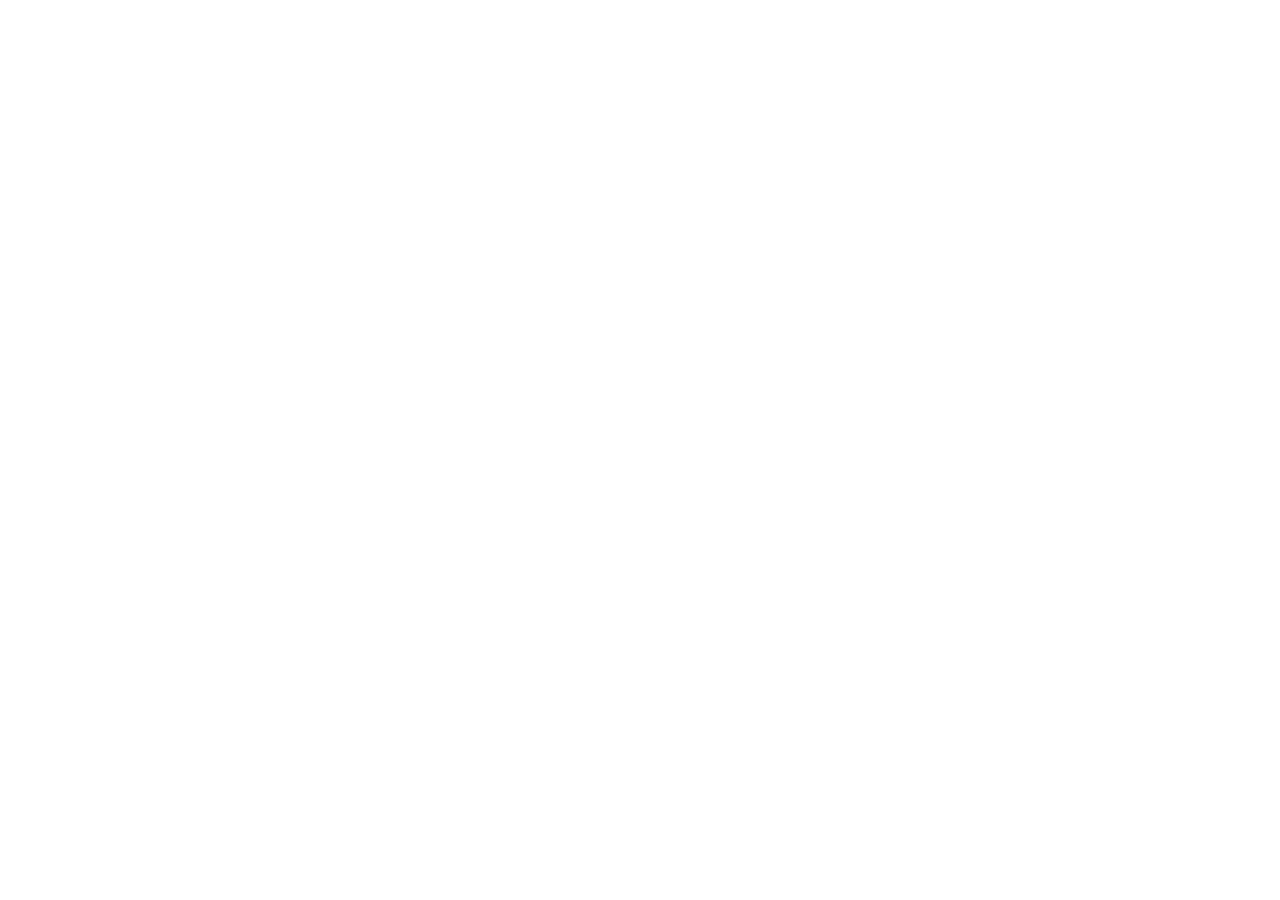
==== index.html @ e3b08127 "Init : création du dépôt, arborescence et structure HTML de base" ====
<!DOCTYPE html>
<html lang="en">
<head>
    <meta charset="UTF-8">
    <meta name="viewport" content="width=device-width, initial-scale=1.0">
    <title>Accueil-AfriConnectSummit</title>
</head>
<body>
    <header>

        <nav>

        </nav>
    </header>

    <main>

    </main>

    <footer>
        
    </footer>
    <script src="js/main.js"></script>
</body>
</html>
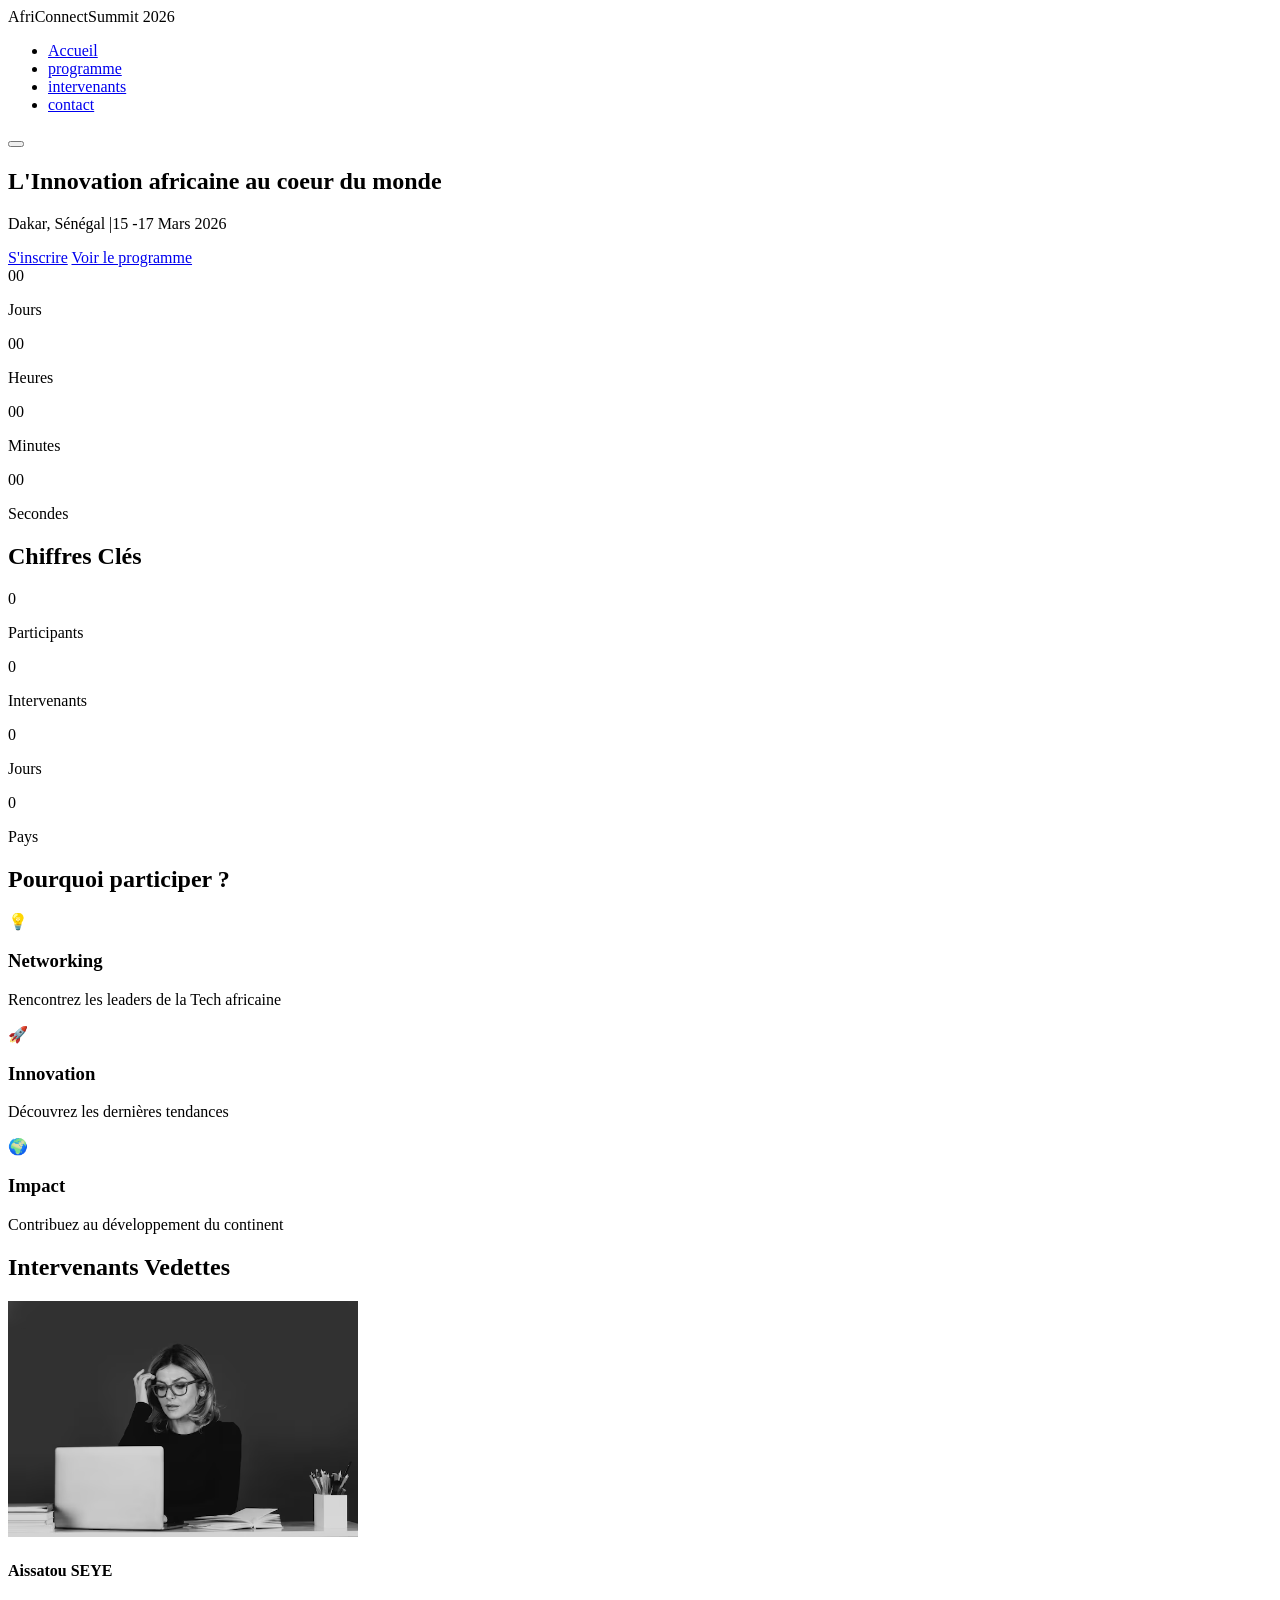
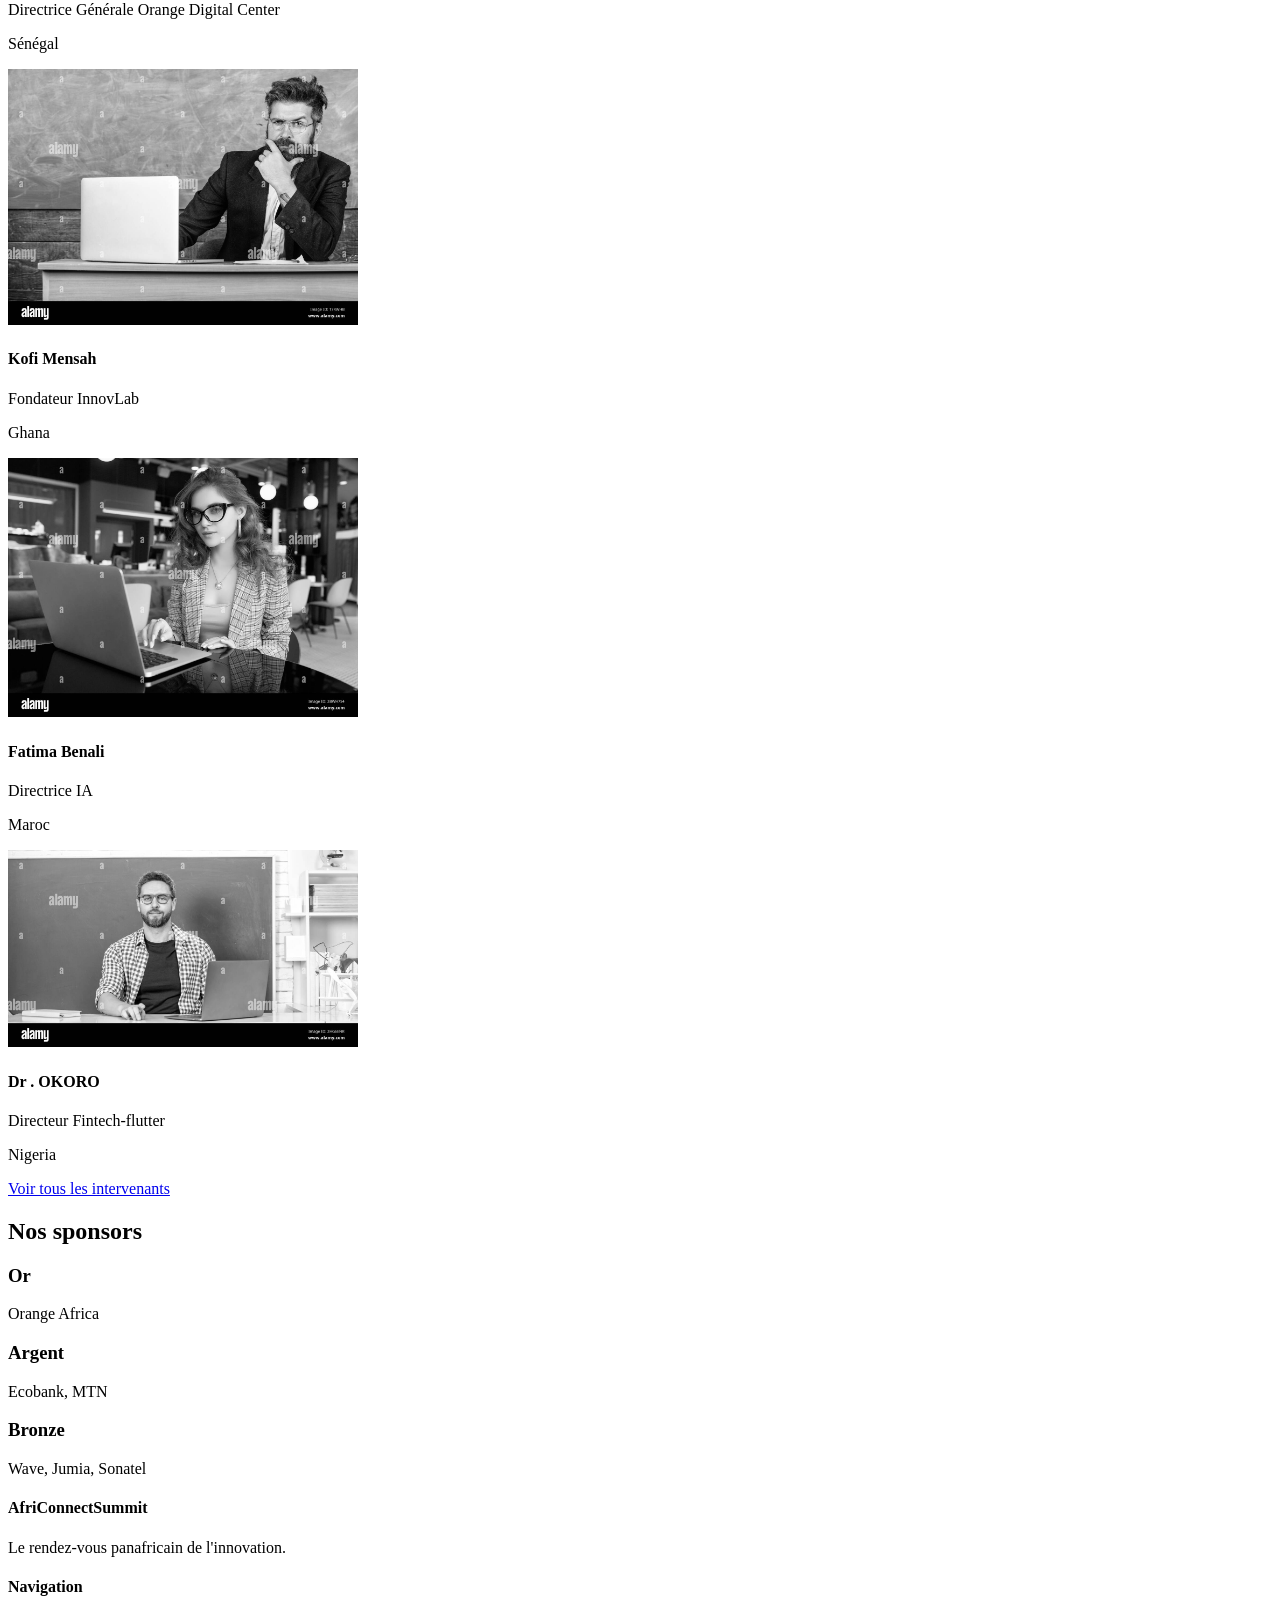
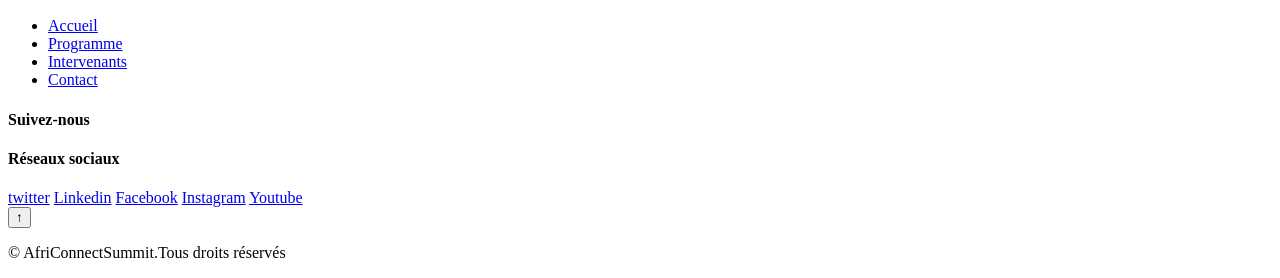
==== commit 3edabe85: "HTML : structure complète des 5 pages avec sections et contenu texte" ====
--- a/index.html
+++ b/index.html
@@ -1,25 +1,189 @@
 <!DOCTYPE html>
-<html lang="en">
+<html lang="fr">
 <head>
     <meta charset="UTF-8">
     <meta name="viewport" content="width=device-width, initial-scale=1.0">
     <title>Accueil-AfriConnectSummit</title>
 </head>
 <body>
-    <header>
+    <!--- NAVBAR--->
+    <header class="navbar">
+        <div class="logo">AfriConnectSummit 2026</div>
+        <nav>
+<ul class="nav-links">
+     <li><a href="index.html">Accueil</a>
+</li>
+  <li><a href="programme.html">programme</a>
+</li>
+  <li><a href="intervenants.html">intervenants</a>
+</li>
+  <li><a href="contact.html">contact</a>
+</li>
+</ul>
+        </nav>
+        <button id="theme-toggle"></button>
+        <div class="hamburger" id="hamburger">
+            <span></span>
+             <span></span>
+              <span></span>
+        </div>
+    </header>
+    <main>
+        <!---HERO-->
+<section class="hero">
+    <h1>L'Innovation africaine au coeur du monde</h1>
+    <p>Dakar, Sénégal |15 -17 Mars 2026</p>
+    <a href="contact.html">S'inscrire</a>
+    <a href="programme.html">Voir le programme</a>
 
-        <nav>
+<div id="countdown">
+                <div><span id="days">00</span><p>Jours</p></div>
+                <div><span id="hours">00</span><p>Heures</p></div>
+                <div><span id="minutes">00</span><p>Minutes</p></div>
+                <div><span id="seconds">00</span><p>Secondes</p></div>
+            </div>
+        </section>
 
-        </nav>
-    </header>
+        <!-- SECTION CHIFFRES CLES -->
+        <section class="stats">
+            <h2>Chiffres Clés</h2>
+            <div class="grid-stats">
+                <div class="stat">
+                    <span class="counter" data-target="1200">0</span>
+                    <p>Participants</p>
+                </div>
+                <div class="stat">
+                    <span class="counter" data-target="48">0</span>
+                    <p>Intervenants</p>
+                </div>
+                <div class="stat">
+                    <span class="counter" data-target="3">0</span>
+                    <p>Jours</p>
+                </div>
+                <div class="stat">
+                    <span class="counter" data-target="12">0</span>
+                    <p>Pays</p>
+                </div>
+            </div>
+        </section>
 
-    <main>
+        <!-- SECTION POURQUOI PARTICIPER -->
+        <section>
+            <h2>Pourquoi participer ?</h2>
+            <div class="cards">
+                <div class="card">
+                    <article>
+                    <p>💡</p>
+                    <h3>Networking</h3>
+                    <p>Rencontrez les leaders de la Tech africaine</p>
+                </div>
+                </article>
+                <div class="card">
+                    <article>
+                    <p>🚀</p>
+                    <h3>Innovation</h3>
+                    <p>Découvrez les dernières tendances</p>
+                </div>
+                </article>
+                <div class="card">
+                    <article>
+                    <p>🌍</p>
+                    <h3>Impact</h3>
+                    <p>Contribuez au développement du continent</p>
+                </div>
+            </div>
+            </article>
+        </section>
 
+        <!-- SECTION INTERVENANTS VEDETTES -->
+        <section class="speakers">
+            <h2>Intervenants Vedettes</h2>
+            <article>
+                    <img src="images/pretty-young-high-school-college-teacher-chalkboard-young-caucasian-female-teacher-portrai_265223-93072.avif" alt="Aissatou SEYE" width="350">
+                    <h4>Aissatou SEYE</h4>
+                    <p>Directrice Générale Orange Digital Center</p>
+                    <p>Sénégal</p>
+                    </article>
+                </div>
+                <div>
+                    <article>
+                    <img src="images/i-am-your-new-teacher-teacher-bearded-hipster-with-eyeglasses-sit-in-classroom-chalkboard-background-school-teacher-ready-to-start-lesson-teacher-sit-at-desk-with-la.jpg" alt="Kofi Mensah" width="350">
+                    <h4>Kofi Mensah</h4>
+                    <p>Fondateur InnovLab</p>
+                    <p>Ghana</p>
+                    </article>
+                </div>
+                <div>
+                    <article>
+                    <img src="images/portrait-of-confident-young-businesswoman-in-smart-casual-wear-working-on-laptop-in-a-coffee-shop-interior-2BWinformatiqueH754.jpg" alt="Fatima Benali" width="350">
+                    <h4>Fatima Benali</h4>
+                    <p>Directrice IA</p>
+                    <p>Maroc</p>
+                    </article>
+                </div>
+                <div>
+                    <article>
+                    <img src="images/astouuu.jpg" alt="Dr .OKORO" width="350">
+                    <h4>Dr . OKORO</h4>
+                    <p>Directeur Fintech-flutter</p>
+                    <p>Nigeria</p>
+                    </article>
+                </div>
+            </div>
+            <a href="intervenants.html">Voir tous les intervenants</a>
+        </section>
+
+        <!-- SECTION SPONSORS -->
+        <section>
+      <h2>Nos sponsors</h2>
+      <article>
+        <h3>Or</h3>
+        <p>Orange Africa</p>
+      </article>
+      <article>
+        <h3>Argent</h3>
+        <p>Ecobank, MTN</p>
+      </article>
+      <article>
+        <h3>Bronze</h3>
+        <p>Wave, Jumia, Sonatel</p>
+      </article>
+    </section>
     </main>
+<!-- FOOTER----->
+ <footer>
+    <section>
+        <h4>AfriConnectSummit</h4>
+        <p>Le rendez-vous panafricain de l'innovation.</p>
+    </section>
+    <section>
+        <h4>Navigation</h4>
+        <ul>
+             <li><a href="index.html">Accueil</a>
+</li>
+  <li><a href="programme.html">Programme</a>
+</li>
+  <li><a href="intervenants.html">Intervenants</a>
+</li>
+  <li><a href="contact.html">Contact</a>
+</li>
+</ul>
+</section>
+<section>
+    <h4>Suivez-nous</h4>
+</section>
+    <div class="footer-col">
+        <h4>Réseaux sociaux</h4>
+        <a href="#">twitter</a>
+        <a href="#">Linkedin</a>
+        <a href="#">Facebook</a>
+        <a href="#">Instagram</a>
+        <a href="#">Youtube</a>
+    </div>
+    <button id="back-to-top">↑</button>
+    <p>© <span id="year"></span>AfriConnectSummit.Tous droits réservés</p>
+    <p><a href="#"Retour en haut></a></p>
+ </footer>
+</body>
+</html>
 
-    <footer>
-        
-    </footer>
-    <script src="js/main.js"></script>
-</body>
-</html>
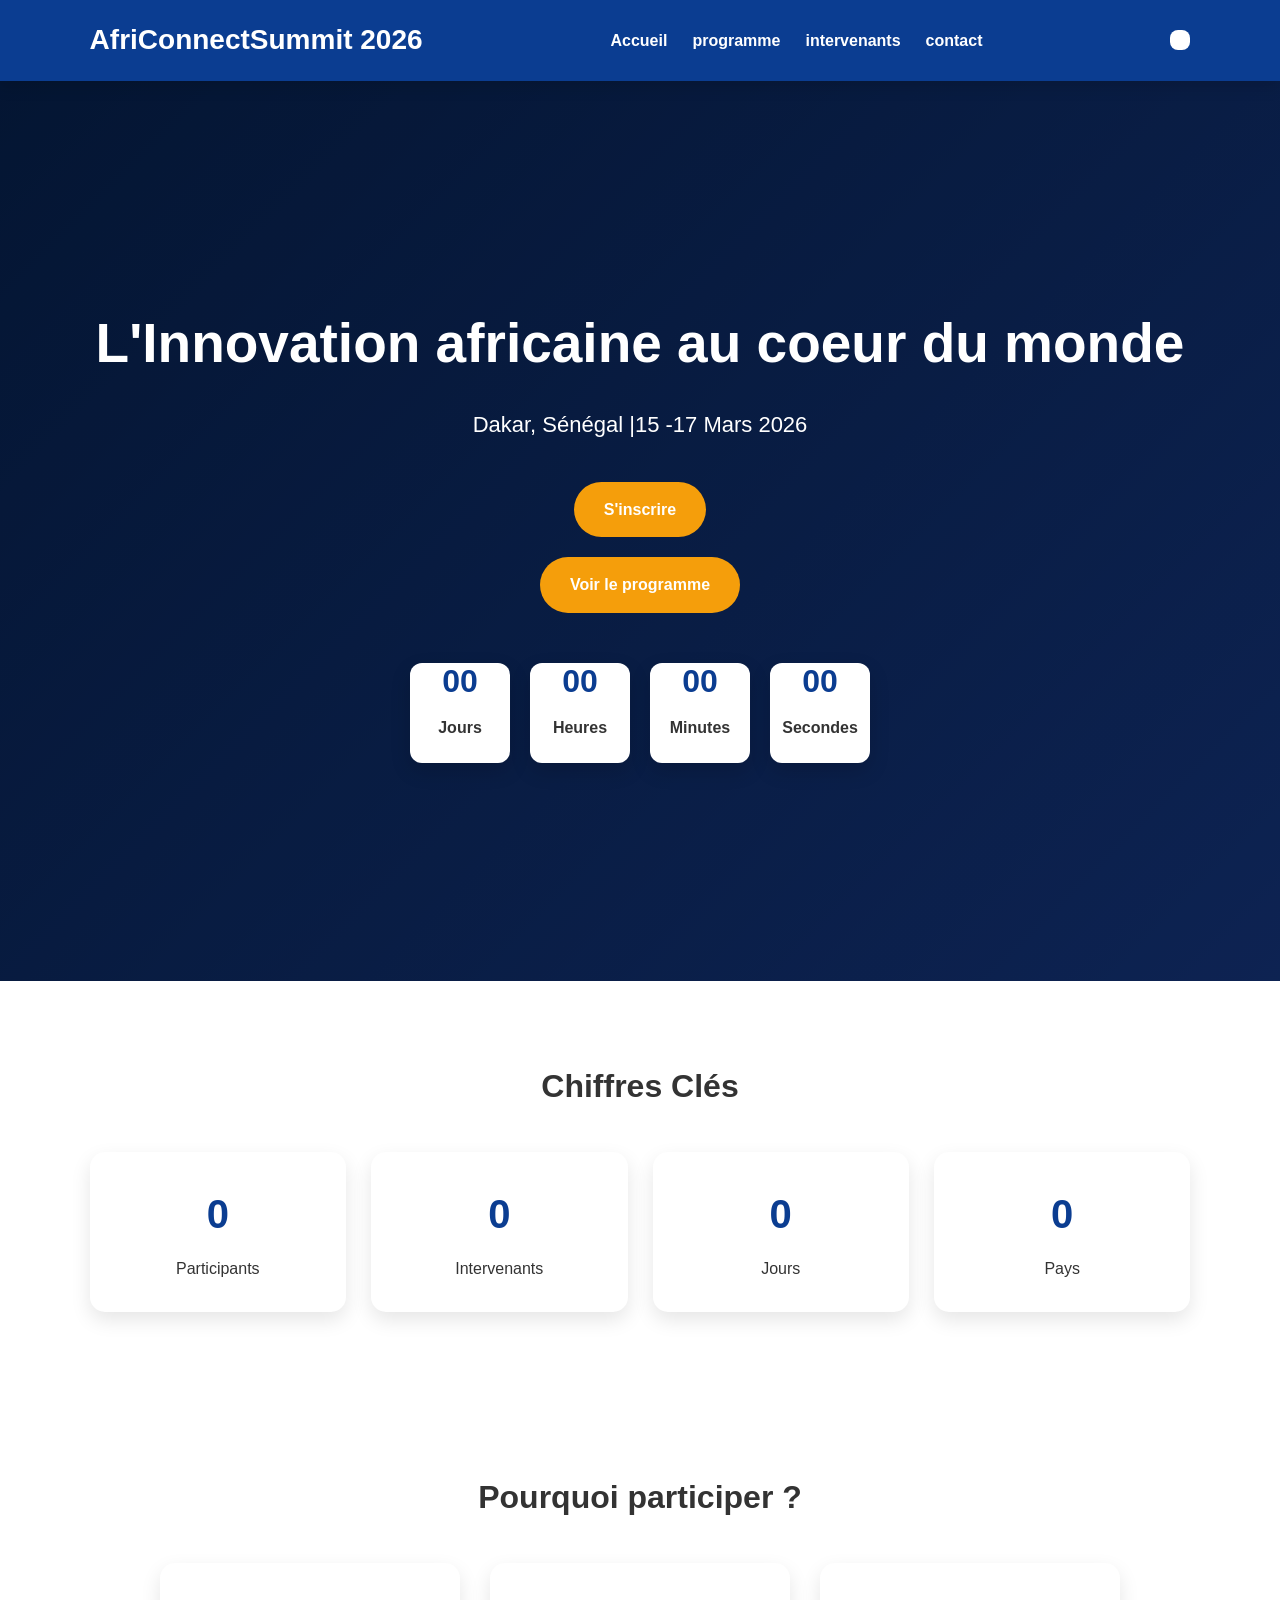
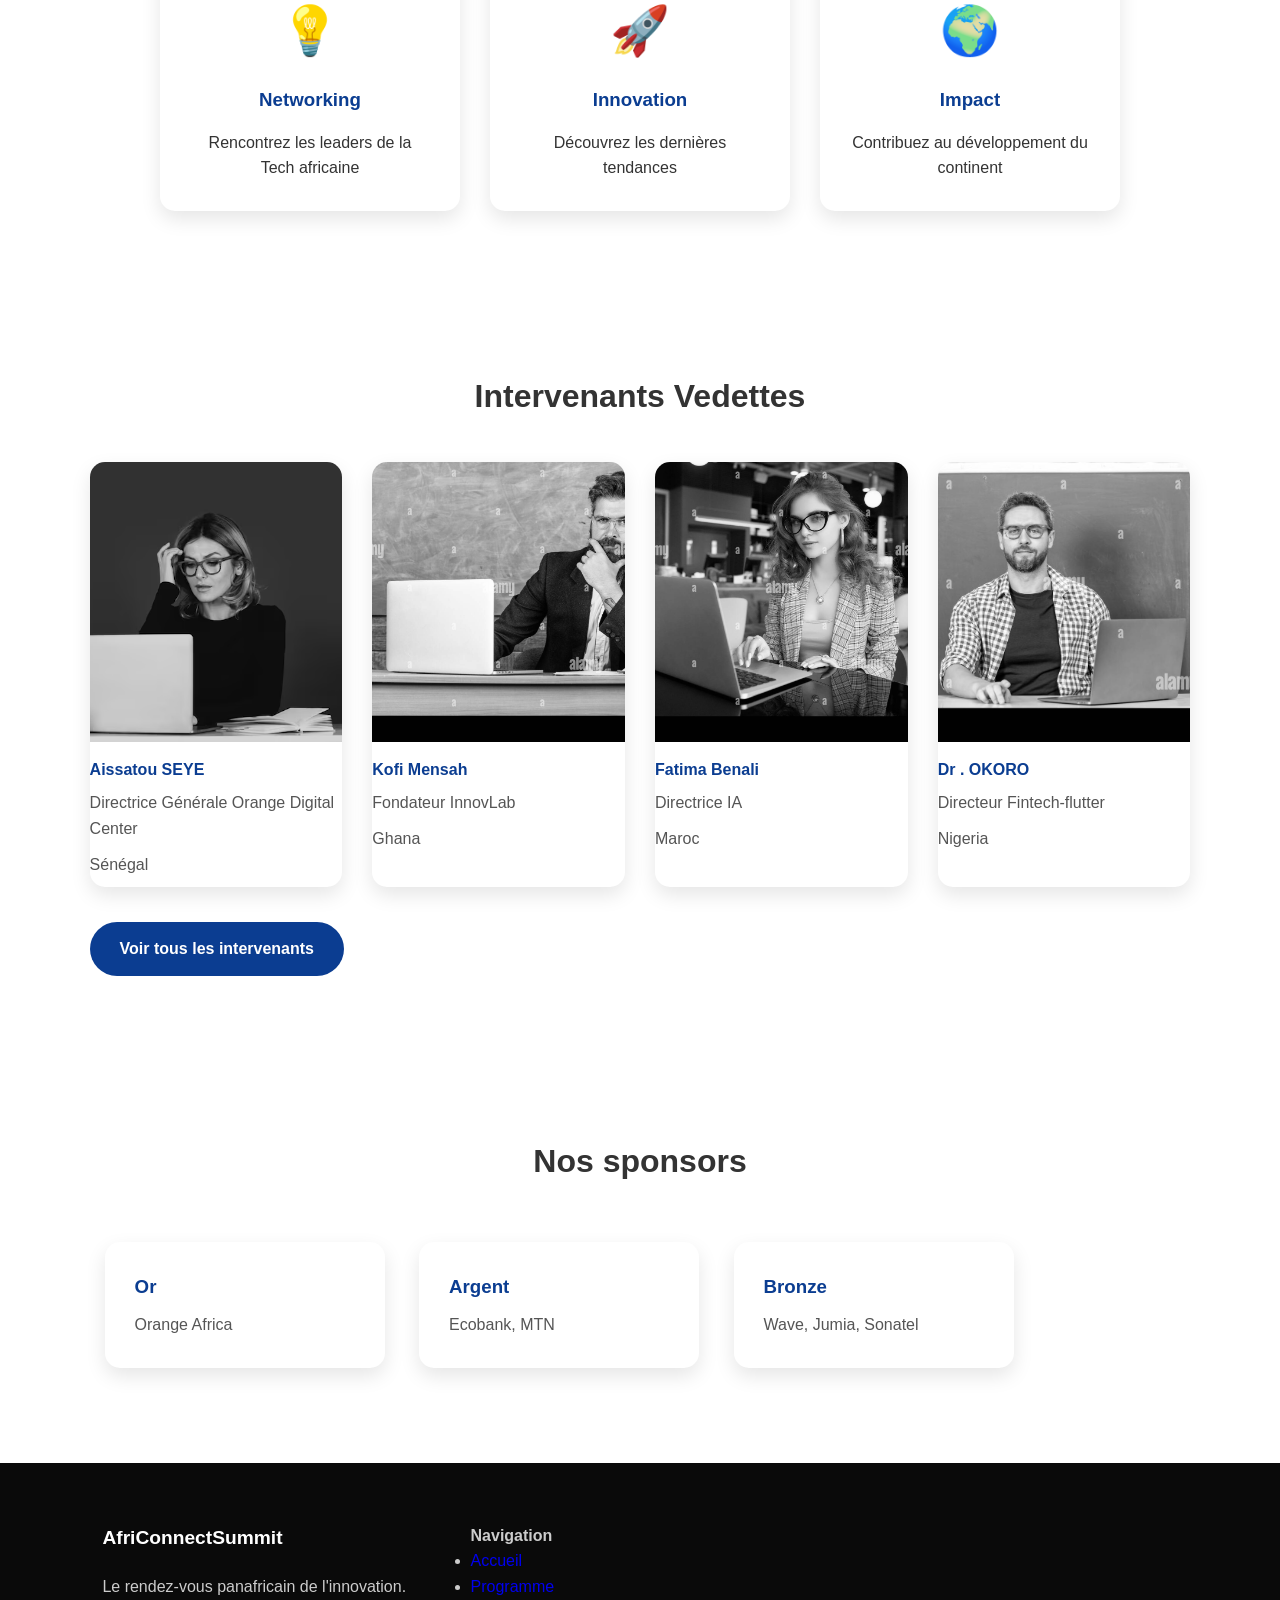
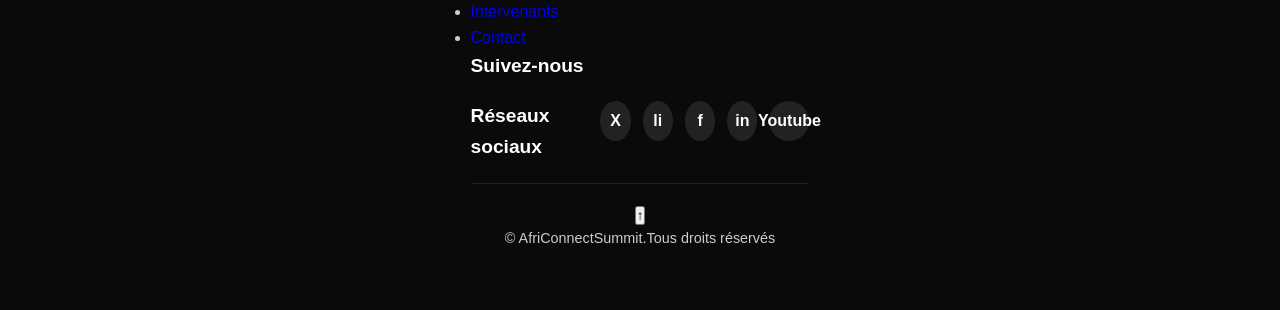
==== commit 52cbdd36: "CSS : variables, typographie, layout général et styles de base" ====
--- a/index.html
+++ b/index.html
@@ -4,6 +4,7 @@
     <meta charset="UTF-8">
     <meta name="viewport" content="width=device-width, initial-scale=1.0">
     <title>Accueil-AfriConnectSummit</title>
+    <link rel="stylesheet" href="css/style.css">
 </head>
 <body>
     <!--- NAVBAR--->
@@ -98,43 +99,39 @@
         <!-- SECTION INTERVENANTS VEDETTES -->
         <section class="speakers">
             <h2>Intervenants Vedettes</h2>
-            <article>
+            <div class="speaker-grid">
+            <article class="speaker-card">
                     <img src="images/pretty-young-high-school-college-teacher-chalkboard-young-caucasian-female-teacher-portrai_265223-93072.avif" alt="Aissatou SEYE" width="350">
                     <h4>Aissatou SEYE</h4>
                     <p>Directrice Générale Orange Digital Center</p>
                     <p>Sénégal</p>
                     </article>
-                </div>
-                <div>
-                    <article>
+               
+                     <article class="speaker-card">
                     <img src="images/i-am-your-new-teacher-teacher-bearded-hipster-with-eyeglasses-sit-in-classroom-chalkboard-background-school-teacher-ready-to-start-lesson-teacher-sit-at-desk-with-la.jpg" alt="Kofi Mensah" width="350">
                     <h4>Kofi Mensah</h4>
                     <p>Fondateur InnovLab</p>
                     <p>Ghana</p>
                     </article>
-                </div>
-                <div>
-                    <article>
+                <article class="speaker-card">
                     <img src="images/portrait-of-confident-young-businesswoman-in-smart-casual-wear-working-on-laptop-in-a-coffee-shop-interior-2BWinformatiqueH754.jpg" alt="Fatima Benali" width="350">
                     <h4>Fatima Benali</h4>
                     <p>Directrice IA</p>
                     <p>Maroc</p>
                     </article>
-                </div>
-                <div>
-                    <article>
+               
+                     <article class="speaker-card">
                     <img src="images/astouuu.jpg" alt="Dr .OKORO" width="350">
                     <h4>Dr . OKORO</h4>
                     <p>Directeur Fintech-flutter</p>
                     <p>Nigeria</p>
                     </article>
                 </div>
-            </div>
             <a href="intervenants.html">Voir tous les intervenants</a>
         </section>
 
         <!-- SECTION SPONSORS -->
-        <section>
+        <section class="sponsors">
       <h2>Nos sponsors</h2>
       <article>
         <h3>Or</h3>
@@ -152,11 +149,14 @@
     </main>
 <!-- FOOTER----->
  <footer>
-    <section>
+    <div class="footer-container">
+        <div class="footer-col">
+    
         <h4>AfriConnectSummit</h4>
         <p>Le rendez-vous panafricain de l'innovation.</p>
-    </section>
-    <section>
+        </div>
+   
+        <div>
         <h4>Navigation</h4>
         <ul>
              <li><a href="index.html">Accueil</a>
@@ -168,20 +168,24 @@
   <li><a href="contact.html">Contact</a>
 </li>
 </ul>
-</section>
-<section>
+
+    <div class="footer-col" >
     <h4>Suivez-nous</h4>
-</section>
-    <div class="footer-col">
+
+    <div class="social-icons">
         <h4>Réseaux sociaux</h4>
-        <a href="#">twitter</a>
-        <a href="#">Linkedin</a>
-        <a href="#">Facebook</a>
-        <a href="#">Instagram</a>
-        <a href="#">Youtube</a>
+        <a href="#" aria-label="Twitter/X" >X</a>
+        <a href="#" aria-label="Linkedin">li</a>
+        <a href="#" aria-label="Facebokk">f</a>
+        <a href="#" aria-label="Instagram">in</a>
+        <a href="#" aria-label="Youtube">Youtube</a>
     </div>
+     </div>
+      <div class="footer-bottom">
+
     <button id="back-to-top">↑</button>
     <p>© <span id="year"></span>AfriConnectSummit.Tous droits réservés</p>
+     </div>
     <p><a href="#"Retour en haut></a></p>
  </footer>
 </body>
--- a/css/style.css
+++ b/css/style.css
@@ -0,0 +1,951 @@
+<!--VARIABLES-->
+:root{
+    --primary:#0b3d91;
+    --secondary:#2563eb;
+    --accent:#f59e0b;
+    --dark:#0b1b2a;
+    --white:white;
+}
+
+/* ===========================
+   RESET
+=========================== */
+
+*{
+    margin:0;
+    padding:0;
+    box-sizing:border-box;
+}
+
+html{
+    scroll-behavior:smooth;
+}
+
+body{
+    font-family:Arial, Helvetica, sans-serif;
+    background:var(--light);
+    color:#333;
+    line-height:1.6;
+}
+
+img{
+    max-width:100%;
+    display:block;
+}
+
+a{
+    text-decoration:none;
+}
+
+section{
+    padding:80px 7%;
+}
+
+h1,h2,h3,h4{
+    color:var(--dark);
+}
+
+h2{
+    text-align:center;
+    font-size:2rem;
+    margin-bottom:40px;
+}
+
+/* ===========================
+   NAVBAR
+=========================== */
+
+.navbar{
+    position:sticky;
+    top:0;
+    z-index:1000;
+
+    display:flex;
+    justify-content:space-between;
+    align-items:center;
+
+    background:#0b3d91;
+    color:white;
+
+    padding:18px 7%;
+
+    box-shadow:0 5px 15px rgba(0,0,0,.15);
+}
+
+.logo{
+    font-size:28px;
+    font-weight:bold;
+}
+
+.nav-links{
+    display:flex;
+    list-style:none;
+    gap:25px;
+}
+
+.nav-links a{
+    color:white;
+    font-weight:bold;
+    transition:.3s;
+}
+
+.nav-links a:hover{
+    color:#ffd166;
+}
+
+#theme-toggle{
+    background:white;
+    border:none;
+    padding:10px;
+    border-radius:8px;
+    cursor:pointer;
+}
+
+.hamburger{
+    display:none;
+}
+
+/* ===========================
+   HERO
+=========================== */
+
+.hero{
+    min-height:100vh;
+
+    display:flex;
+    flex-direction:column;
+    justify-content:center;
+    align-items:center;
+
+    text-align:center;
+    color:white;
+
+    padding:20px;
+
+    background:
+    linear-gradient(rgba(0,0,0,.65),rgba(0,0,0,.65)),
+    linear-gradient(135deg,#0b3d91,#2563eb);
+}
+
+.hero h1{
+    color:white;
+    font-size:55px;
+    margin-bottom:20px;
+}
+
+.hero p{
+    color:white;
+    font-size:22px;
+    margin-bottom:30px;
+}
+
+.hero a{
+    display:inline-block;
+    margin:10px;
+    padding:15px 30px;
+
+    background:#f59e0b;
+    color:white;
+
+    border-radius:30px;
+    font-weight:bold;
+
+    transition:.3s;
+}
+
+.hero a:hover{
+    background:#d97706;
+    transform:translateY(-4px);
+}
+
+/* ===========================
+   COMPTE À REBOURS
+=========================== */
+
+#countdown{
+    display:flex;
+    justify-content:center;
+    gap:20px;
+    margin-top:40px;
+    flex-wrap:wrap;
+}
+
+#countdown div{
+    width:100px;
+    height:100px;
+    background:#ffffff;
+    border-radius:12px;
+    display:flex;
+    flex-direction:column;
+    justify-content:center;
+    align-items:center;
+    box-shadow:0 8px 20px rgba(0,0,0,.15);
+}
+
+#countdown span{
+    font-size:32px;
+    font-weight:bold;
+    color:#0b3d91;
+}
+
+#countdown div p{
+    margin-top:8px;
+    font-size:16px;
+    font-weight:bold;
+    color:#333;
+}
+
+
+.stats{
+    background:#ffffff;
+}
+
+.grid-stats{
+    display:grid;
+    grid-template-columns:repeat(4,1fr);
+    gap:25px;
+    margin-top:40px;
+}
+
+.stat{
+    background:#fff;
+    padding:30px;
+    text-align:center;
+    border-radius:15px;
+    box-shadow:0 8px 20px rgba(0,0,0,.1);
+    transition:all .4s ease;
+}
+
+.stat:hover{
+    transform:translateY(-10px);
+    box-shadow:0 20px 40px rgba(0,0,0,.2);
+}
+
+.counter{
+    display:block;
+    font-size:2.5rem;
+    font-weight:bold;
+    color:#0b3d91;
+    margin-bottom:10px;
+}
+
+
+<!--POURQUOI PARTICIPER-->
+
+.cards{
+    display:flex;
+    justify-content:center;
+    gap:30px;
+    flex-wrap:wrap;
+    margin-top:40px;
+}
+
+.card{
+    width:300px;
+    background:#fff;
+    border-radius:15px;
+    padding:30px;
+    text-align:center;
+    box-shadow:0 8px 20px rgba(0,0,0,.1);
+    transition:all .4s ease;
+}
+
+.card:hover{
+    transform:translateY(-10px);
+    box-shadow:0 20px 40px rgba(0,0,0,.2);
+}
+
+.card p:first-child{
+    font-size:3rem;
+}
+
+.card h3{
+    color:#0b3d91;
+    margin:15px 0;
+}
+.cards{
+    display:flex;
+    justify-content:center;
+    gap:30px;
+    flex-wrap:wrap;
+    margin-top:40px;
+}
+
+.card{
+    width:300px;
+    background:#fff;
+    border-radius:15px;
+    padding:30px;
+    text-align:center;
+    box-shadow:0 8px 20px rgba(0,0,0,.1);
+    transition:all .4s ease;
+}
+
+.card:hover{
+    transform:translateY(-10px);
+    box-shadow:0 20px 40px rgba(0,0,0,.2);
+}
+
+.card p:first-child{
+    font-size:3rem;
+}
+
+.card h3{
+    color:#0b3d91;
+    margin:15px 0;
+}
+.cards{
+    display:flex;
+    justify-content:center;
+    gap:30px;
+    flex-wrap:wrap;
+    margin-top:40px;
+}
+
+.card{
+    width:300px;
+    background:#fff;
+    border-radius:15px;
+    padding:30px;
+    text-align:center;
+    box-shadow:0 8px 20px rgba(0,0,0,.1);
+    transition:all .4s ease;
+}
+
+.card:hover{
+    transform:translateY(-10px);
+    box-shadow:0 20px 40px rgba(0,0,0,.2);
+}
+
+.card p:first-child{
+    font-size:3rem;
+}
+
+.card h3{
+    color:#0b3d91;
+    margin:15px 0;
+}
+<!--INTERVENANTS-->
+
+.speakers{
+    text-align:center;
+}
+
+.speaker-grid{
+    display:grid;
+    grid-template-columns:repeat(auto-fit,minmax(250px,1fr));
+    gap:30px;
+    margin-top:40px;
+}
+
+.speaker-card{
+    background:#fff;
+    border-radius:15px;
+    overflow:hidden;
+    box-shadow:0 8px 20px rgba(0,0,0,.1);
+    transition:all .4s ease;
+}
+
+.speaker-card:hover{
+    transform:translateY(-10px);
+    box-shadow:0 20px 40px rgba(0,0,0,.2);
+}
+
+.speaker-card img{
+    width:100%;
+    height:280px;
+    object-fit:cover;
+    transition:transform .5s ease;
+}
+
+.speaker-card:hover img{
+    transform:scale(1.08);
+}
+
+.speaker-card h4{
+    margin:15px 0 8px;
+    color:#0b3d91;
+}
+
+.speaker-card p{
+    margin-bottom:10px;
+    color:#555;
+}
+
+.speakers a{
+    display:inline-block;
+    margin-top:35px;
+    padding:14px 30px;
+    background:#0b3d91;
+    color:white;
+    border-radius:30px;
+    font-weight:bold;
+    transition:.3s;
+}
+
+.speakers a:hover{
+    background:#2563eb;
+}
+<!--sponsors-->
+.sponsors{
+    background: #f5f7fa;
+    text-align: center;
+}
+.sponsors article{
+    display: inline-block;
+    width: 280px;
+    margin: 15px;
+    padding: 30px;
+    background: #fff;
+    border-radius: 15px;
+    box-shadow:0 8px 20px rgba(0,0,0,.1);
+    transition: all .4s ease;
+}
+.sponsors article:hover{
+    transform: translateY(-10px);
+    box-shadow: 0 20px 40px rgba(0,0,0,.2);
+}
+.sponsors h3{
+    color: #0b3d91;
+    margin-bottom: 10px;
+}
+.sponsors p{
+    color:#555;
+}
+footer {
+    background: #0A0A0A; /* Noir comme sur ta photo */
+    color: #ccc;
+    padding: 60px 8% 20px;
+}
+
+.footer-container {
+    display: grid;
+    grid-template-columns: repeat(3, 1fr);
+    gap: 40px;
+    margin-bottom: 40px;
+}
+
+.footer-col h4 {
+    color: white;
+    font-size: 1.2rem;
+    margin-bottom: 20px;
+    font-weight: 700;
+}
+
+.footer-col p {
+    line-height: 1.7;
+}
+
+.footer-col ul {
+    list-style: none;
+}
+.footer-col ul li {
+    margin-bottom: 12px;
+}
+.footer-col ul a {
+    color: #ccc;
+    text-decoration: none;
+    transition: color 0.3s;
+}
+.footer-col ul a:hover {
+    color: #FF8C00; /* Orange au hover */
+}
+
+/* ICONES RESEAUX SOCIAUX RONDS */
+.social-icons {
+    display: flex;
+    gap: 12px;
+}
+.social-icons a {
+    display: flex;
+    justify-content: center;
+    align-items: center;
+    width: 40px;
+    height: 40px;
+    background: #222;
+    color: white;
+    border-radius: 50%;
+    text-decoration: none;
+    font-weight: bold;
+    transition: all 0.3s;
+}
+.social-icons a:hover {
+    background: #FF8C00;
+    transform: translateY(-3px);
+}
+
+/* BAS DE FOOTER */
+.footer-bottom {
+    text-align: center;
+    padding-top: 20px;
+    border-top: 1px solid #222;
+    font-size: 0.9rem;
+}
+/*==========================
+  PAGE INTERVENANTS
+==========================*/
+
+.intervenants{
+    width:90%;
+    max-width:1200px;
+    margin:60px auto;
+}
+
+/* Boutons de filtre */
+
+.filtres{
+    display:flex;
+    justify-content:center;
+    gap:15px;
+    flex-wrap:wrap;
+    margin-bottom:50px;
+}
+
+.filtre-btn{
+    padding:14px 28px;
+    border:none;
+    border-radius:30px;
+    background:#e5e7eb;
+    color:#333;
+    font-size:17px;
+    font-weight:bold;
+    cursor:pointer;
+    transition:.3s;
+}
+
+.filtre-btn:hover,
+.filtre-btn.active{
+    background:#0b3d91;
+    color:#fff;
+    transform:translateY(-5px);
+}
+
+/*==========================
+  GRILLE INTERVENANTS
+==========================*/
+
+.grid-intervenants{
+    width:90%;
+    max-width:1200px;
+    margin:auto;
+    display:grid;
+    grid-template-columns:repeat(3,1fr);
+    gap:30px;
+    padding-bottom:70px;
+}
+
+.intervenant-card{
+    background:#fff;
+    border-radius:18px;
+    overflow:hidden;
+    text-align:center;
+    box-shadow:0 10px 25px rgba(0,0,0,.12);
+    transition:.4s;
+}
+
+.intervenant-card:hover{
+    transform:translateY(-10px);
+    box-shadow:0 18px 35px rgba(0,0,0,.25);
+}
+
+.intervenant-card img{
+    width:100%;
+    height:320px;
+    object-fit:cover;
+}
+
+.intervenant-card h3{
+    margin-top:20px;
+    color:#0b3d91;
+    font-size:24px;
+}
+
+.specialite{
+    color:#f59e0b;
+    font-weight:bold;
+    margin-top:10px;
+}
+
+.pays{
+    color:#666;
+    margin:15px 0 25px;
+}
+
+/*==========================
+  RESPONSIVE
+==========================*/
+
+@media(max-width:992px){
+
+.grid-intervenants{
+    grid-template-columns:repeat(2,1fr);
+}
+
+}
+
+@media(max-width:768px){
+
+.grid-intervenants{
+    grid-template-columns:1fr;
+}
+
+.filtres{
+    flex-direction:column;
+    align-items:center;
+}
+
+.filtre-btn{
+    width:220px;
+}
+
+.intervenant-card img{
+    height:280px;
+}
+
+}
+/* ===========================
+   PAGE PROGRAMME
+=========================== */
+
+.programme{
+    width:90%;
+    max-width:1200px;
+    margin:60px auto;
+}
+
+.programme h2{
+    text-align:center;
+    font-size:36px;
+    color:#0b3d91;
+    margin-bottom:40px;
+}
+
+/* Onglets */
+
+.tabs{
+    display:flex;
+    justify-content:center;
+    gap:20px;
+    margin-bottom:40px;
+    flex-wrap:wrap;
+}
+
+.tab-btn{
+    background:#e5e7eb;
+    color:#333;
+    border:none;
+    padding:15px 35px;
+    border-radius:40px;
+    cursor:pointer;
+    font-size:18px;
+    font-weight:bold;
+    transition:.3s;
+}
+
+.tab-btn:hover,
+.tab-btn.active{
+    background:#0b3d91;
+    color:#fff;
+    transform:translateY(-5px);
+}
+
+/* Contenu */
+
+.tab-content{
+    background:#fff;
+    padding:35px;
+    border-radius:15px;
+    box-shadow:0 10px 30px rgba(0,0,0,.12);
+    margin-bottom:40px;
+}
+
+.tab-content h3{
+    color:#0b3d91;
+    margin-bottom:25px;
+    text-align:center;
+}
+
+/* Tableau */
+
+table{
+    width:100%;
+    border-collapse:collapse;
+}
+
+table th{
+    background:#0b3d91;
+    color:#fff;
+    padding:16px;
+}
+
+table td{
+    padding:15px;
+    text-align:center;
+    border-bottom:1px solid #ddd;
+}
+
+table tr:nth-child(even){
+    background:#f4f4f4;
+}
+
+table tr:hover{
+    background:#dbeafe;
+    transition:.3s;
+}
+/* ===========================
+   SECTION THEMATIQUES - CARTES
+=========================== */
+.thematiques {
+    width: 90%;
+    max-width: 1100px;
+    margin: 60px auto;
+    text-align: center;
+}
+
+.thematiques h2 {
+    font-size: 2.2rem;
+    color: #0b3d91;
+    margin-bottom: 40px;
+    font-weight: 700;
+}
+
+/* GRILLE POUR LES 4 CARTES */
+.themes-grid {
+    display: grid;
+    grid-template-columns: repeat(4, 1fr);
+    gap: 25px;
+}
+
+/* STYLE D'UNE CARTE */
+.thematique {
+    background: white;
+    padding: 30px 25px;
+    border-radius: 15px;
+    box-shadow: 0 8px 25px rgba(11, 61, 145, 0.1);
+    border-top: 4px solid #FF8C00;
+    transition: transform 0.3s ease, box-shadow 0.3s ease;
+    text-align:center ;
+}
+
+.thematique:hover {
+    transform: translateY(-8px); 
+    box-shadow: 0 12px 30px rgba(11, 61, 145, 0.2);
+}
+
+.thematique p:first-child {
+    font-size: 2.5rem;
+    margin-bottom: 15px;
+}
+
+.thematique h3 {
+    color: #0b3d91;
+    font-size: 1.2rem;
+    margin-bottom: 12px;
+    font-weight: 700;
+}
+
+.thematique p {
+    color: #555;
+    font-size: 0.95rem;
+    line-height: 1.6;
+    margin: 0;
+}
+
+/* Responsive */
+
+@media(max-width:768px){
+
+.grid-thématiques{
+    grid-template-columns:1fr;
+}
+
+.tabs{
+    flex-direction:column;
+    align-items:center;
+}
+
+.tab-btn{
+    width:220px;
+}
+
+table{
+    font-size:14px;
+}
+
+.programme h2,
+.thématiques h2{
+    font-size:28px;
+}
+}
+/* ===========================
+   PAGE CONTACT / INSCRIPTION
+=========================== */
+.inscription {
+    width: 90%;
+    max-width: 1200px;
+    margin: 60px auto;
+}
+.inscription h2 {
+    text-align: center;
+    font-size: 36px;
+    color: #0b3d91;
+    margin-bottom: 40px;
+}
+
+/* FLEX 2 COLONNES */
+.flex-container {
+    display: flex;
+    gap: 50px;
+    align-items: flex-start;
+}
+.form-col { flex: 2; }
+.info-col {
+    flex: 1;
+    background: #F8F9FF;
+    padding: 30px;
+    border-radius: 15px;
+    border-left: 5px solid #FF8C00;
+}
+.info-col h3 { color: #0b3d91; margin-bottom: 20px; }
+.info-col p { margin-bottom: 15px; }
+
+/* FORMULAIRE */
+.form-group { margin-bottom: 25px; }
+.form-group label {
+    display: block;
+    font-weight: 600;
+    color: #333;
+    margin-bottom: 8px;
+}
+.form-group input,
+.form-group select,
+.form-group textarea {
+    width: 100%;
+    padding: 14px;
+    border: 2px solid #ddd;
+    border-radius: 8px;
+    font-size: 1rem;
+    transition:.3s;
+}
+.form-group input:focus,
+.form-group select:focus,
+.form-group textarea:focus {
+    outline: none;
+    border-color: #0b3d91;
+}
+
+/* VALIDATION JS */
+.form-group.success input,
+.form-group.success select,
+.form-group.success textarea {
+    border-color: #2ecc71;
+}
+.form-group.error input,
+.form-group.error select,
+.form-group.error textarea {
+    border-color: #e74c3c;
+}
+.error {
+    color: #e74c3c;
+    font-size: 0.85rem;
+    margin-top: 5px;
+    display: block;
+    min-height: 18px;
+}
+
+.btn-submit {
+    width: 100%;
+    padding: 16px;
+    background: #FF8C00;
+    color: white;
+    border: none;
+    border-radius: 10px;
+    font-size: 1.1rem;
+    font-weight: 700;
+    cursor: pointer;
+    transition:.3s;
+}
+.btn-submit:hover {
+    background: #E65100;
+    transform: translateY(-2px);
+}
+
+.success {
+    background: #2ecc71;
+    color: white;
+    padding: 15px;
+    border-radius: 8px;
+    margin-top: 20px;
+    text-align: center;
+    font-weight: 600;
+    display: none; /* Caché par défaut */
+}
+
+/* ===========================
+   FAQ ACCORDEON CSS PUR
+=========================== */
+.faq {
+    width: 90%;
+    max-width: 900px;
+    margin: 80px auto;
+}
+.faq h2 {
+    text-align: center;
+    font-size: 36px;
+    color: #0b3d91;
+    margin-bottom: 40px;
+}
+.faq details {
+    background: #fff;
+    margin-bottom: 15px;
+    border-radius: 10px;
+    box-shadow: 0 5px 15px rgba(0,0,0,0.05);
+    border: 1px solid #eee;
+    transition:.3s;
+}
+.faq details[open] {
+    border-color: #0b3d91;
+}
+.faq summary {
+    padding: 20px;
+    font-size: 1.1rem;
+    font-weight: 700;
+    color: #0b3d91;
+    cursor: pointer;
+    list-style: none;
+}
+.faq summary::-webkit-details-marker { display: none; } /* Enleve la fleche par defaut */
+.faq summary::after {
+    content: '+';
+    float: right;
+    font-size: 1.5rem;
+    transition:.3s;
+}
+.faq details[open] summary::after {
+    transform: rotate(45deg);
+}
+.faq details p {
+    padding: 0 20px 20px 20px;
+    color: #555;
+    line-height: 1.7;
+    animation: fadeIn.4s ease;
+}
+@keyframes fadeIn { from {opacity: 0;} to {opacity: 1;} }
+
+/* MAP */
+.map-container {
+    width: 90%;
+    max-width: 1200px;
+    margin: 60px auto;
+    text-align: center;
+}
+.map-container h2 { color: #0b3d91; margin-bottom: 20px; }
+.map-container iframe {
+    border-radius: 15px;
+    box-shadow: 0 10px 30px rgba(0,0,0,0.1);
+}
+
+/* RESPONSIVE */
+@media(max-width: 992px) {
+   .flex-container { flex-direction: column; }
+}
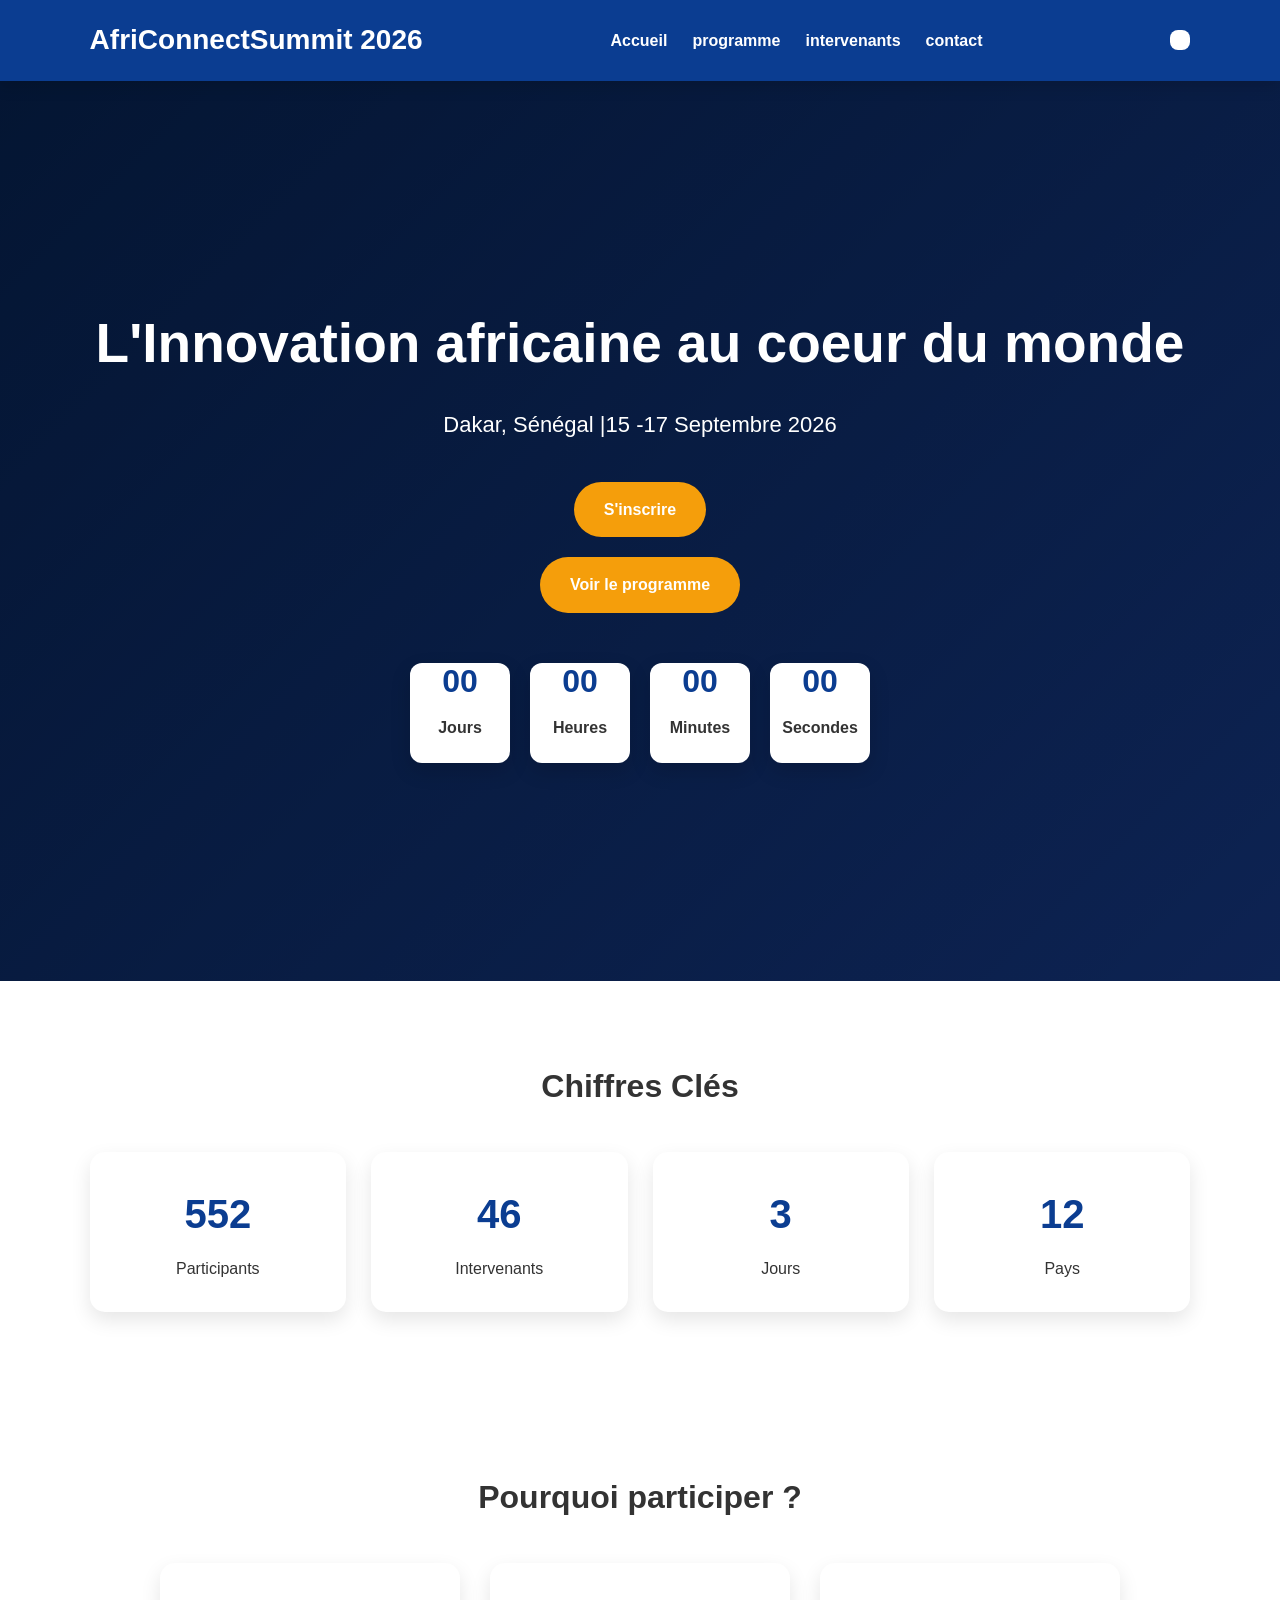
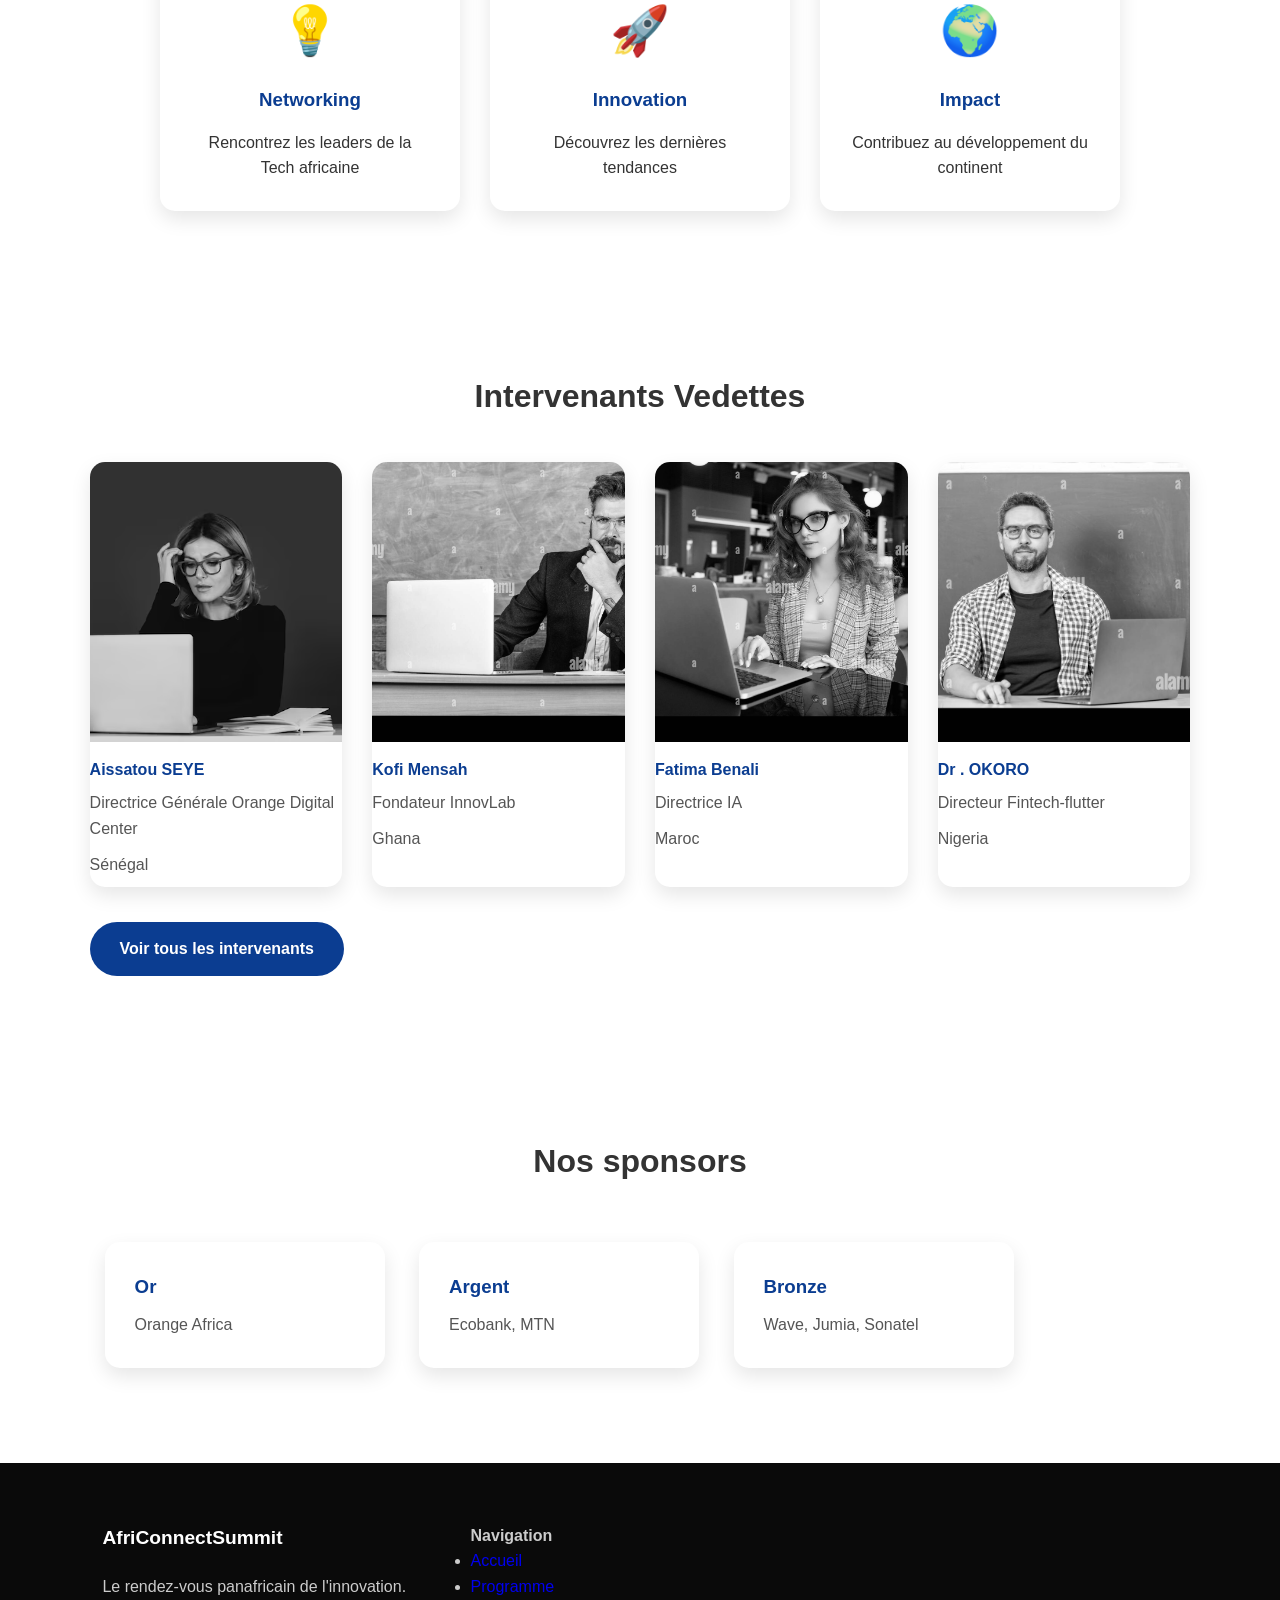
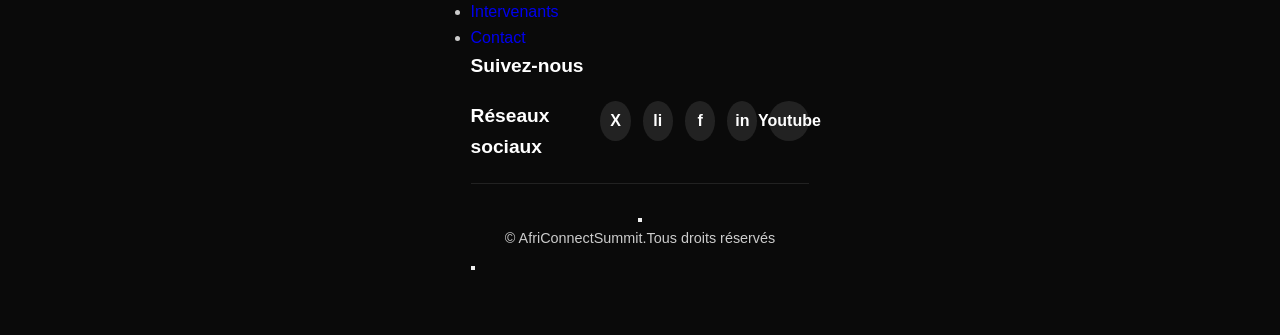
==== commit cf3ce268: "JS:Compteurs animés au scroll et animations fade-in des sections" ====
--- a/index.html
+++ b/index.html
@@ -22,7 +22,9 @@
 </li>
 </ul>
         </nav>
-        <button id="theme-toggle"></button>
+         <button id="theme-toggle" class="btn btn-outline-secondary btn-sm">
+                            <i class="bi bi-moon"></i>
+         </button>
         <div class="hamburger" id="hamburger">
             <span></span>
              <span></span>
@@ -33,7 +35,7 @@
         <!---HERO-->
 <section class="hero">
     <h1>L'Innovation africaine au coeur du monde</h1>
-    <p>Dakar, Sénégal |15 -17 Mars 2026</p>
+    <p>Dakar, Sénégal |15 -17 Septembre 2026</p>
     <a href="contact.html">S'inscrire</a>
     <a href="programme.html">Voir le programme</a>
 
@@ -77,23 +79,23 @@
                     <p>💡</p>
                     <h3>Networking</h3>
                     <p>Rencontrez les leaders de la Tech africaine</p>
+        
+                </article>
                 </div>
-                </article>
                 <div class="card">
                     <article>
                     <p>🚀</p>
                     <h3>Innovation</h3>
                     <p>Découvrez les dernières tendances</p>
+                </article>
                 </div>
-                </article>
                 <div class="card">
                     <article>
                     <p>🌍</p>
                     <h3>Impact</h3>
                     <p>Contribuez au développement du continent</p>
-                </div>
+            </article>
             </div>
-            </article>
         </section>
 
         <!-- SECTION INTERVENANTS VEDETTES -->
@@ -183,11 +185,14 @@
      </div>
       <div class="footer-bottom">
 
-    <button id="back-to-top">↑</button>
+    <button id="back-to-top"></button>
     <p>© <span id="year"></span>AfriConnectSummit.Tous droits réservés</p>
      </div>
-    <p><a href="#"Retour en haut></a></p>
+   <button id="back-to-top" class="btn btn-primary" aria-label="Retour en haut">
+        <i class="bi bi-arrow-up"></i>
+    </button>
  </footer>
+  <script src="js/main.js"></script>
 </body>
 </html>
 
--- a/css/style.css
+++ b/css/style.css
@@ -948,4 +948,49 @@
 /* RESPONSIVE */
 @media(max-width: 992px) {
    .flex-container { flex-direction: column; }
-}+}
+
+ .tab-content{
+    display:none;
+}
+
+.tab-content.active{
+    display:block;
+}
+
+.tab-btn.active{
+    background:#0b3d91;
+    color:white;
+}
+
+
+@media(max-width:768px){
+
+.hamburger{
+    display:block;
+    cursor:pointer;
+}
+
+.hamburger span{
+    display:block;
+    width:30px;
+    height:3px;
+    background:white;
+    margin:5px 0;
+}
+
+.nav-links{
+    display:none;
+    flex-direction:column;
+    position:absolute;
+    top:70px;
+    right:20px;
+    background:#0b3d91;
+    padding:20px;
+    border-radius:10px;
+}
+
+.nav-links.active{
+    display:flex;
+}
+}
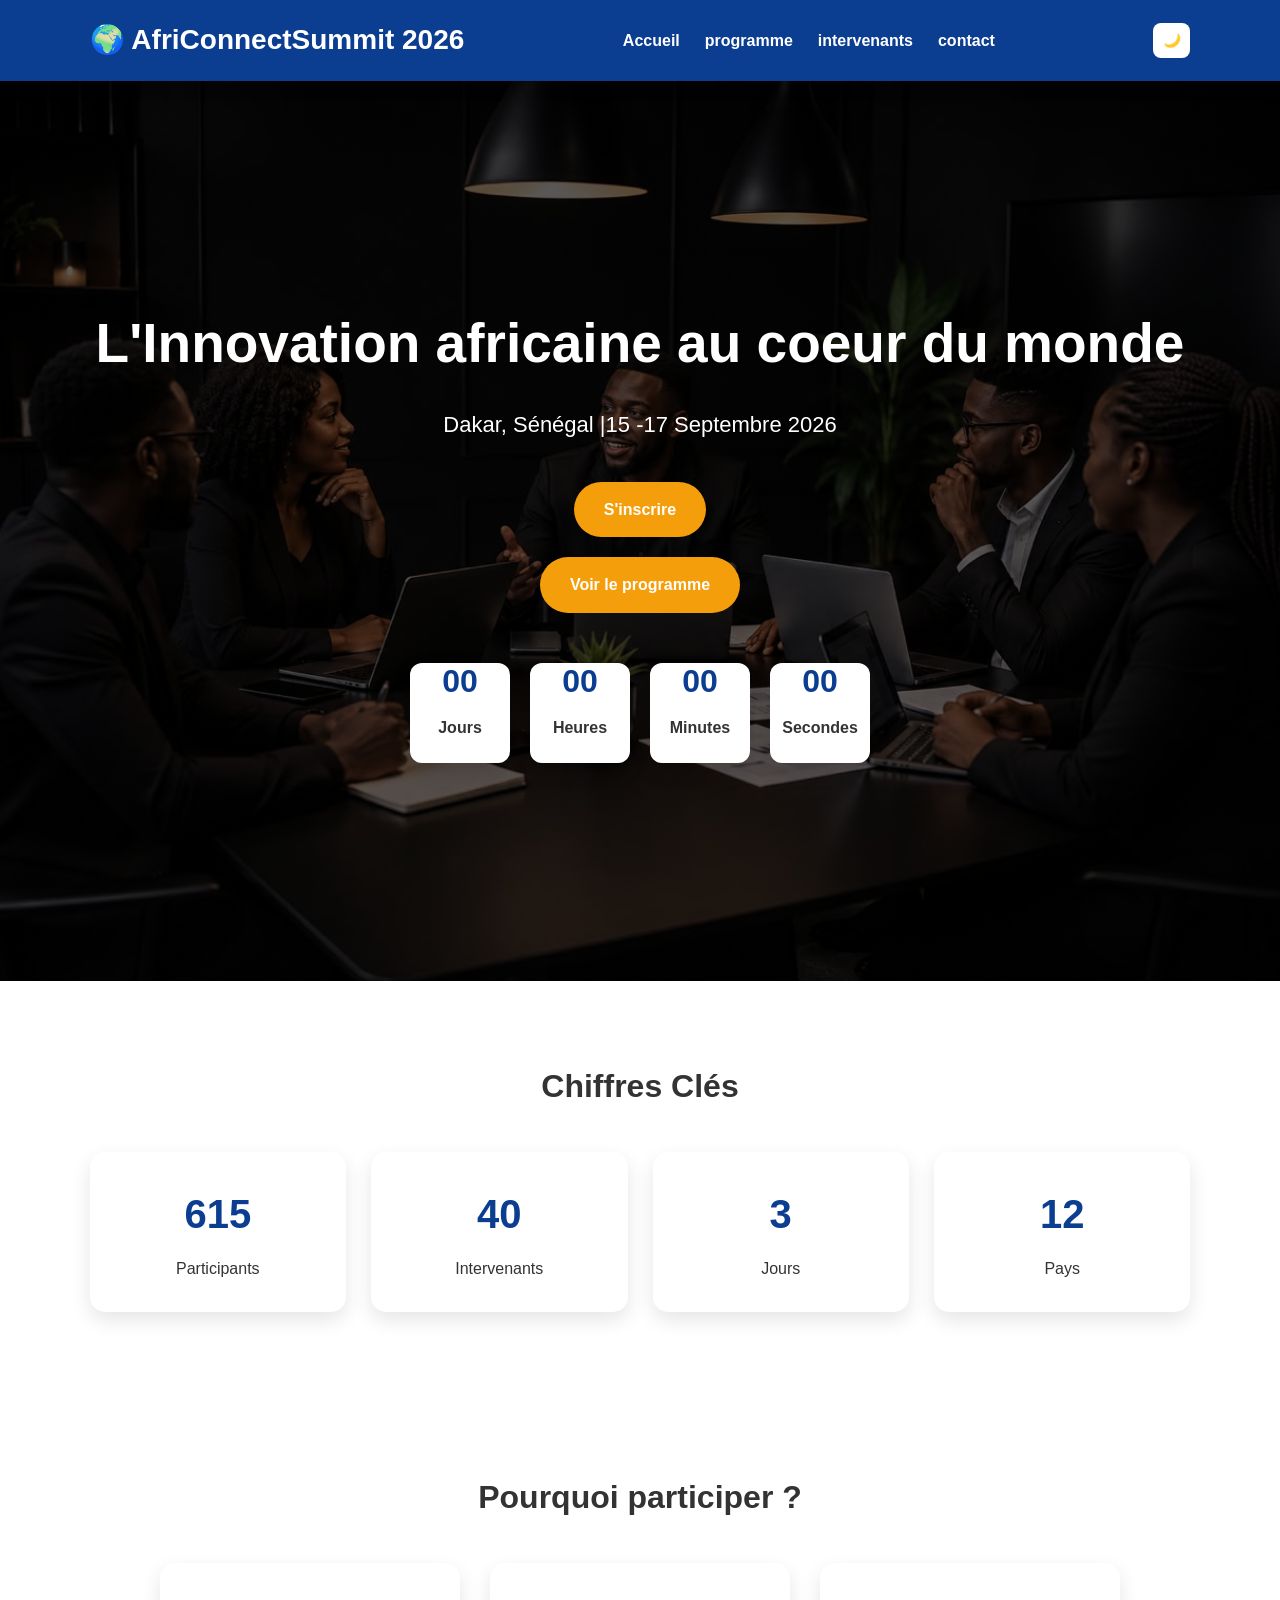
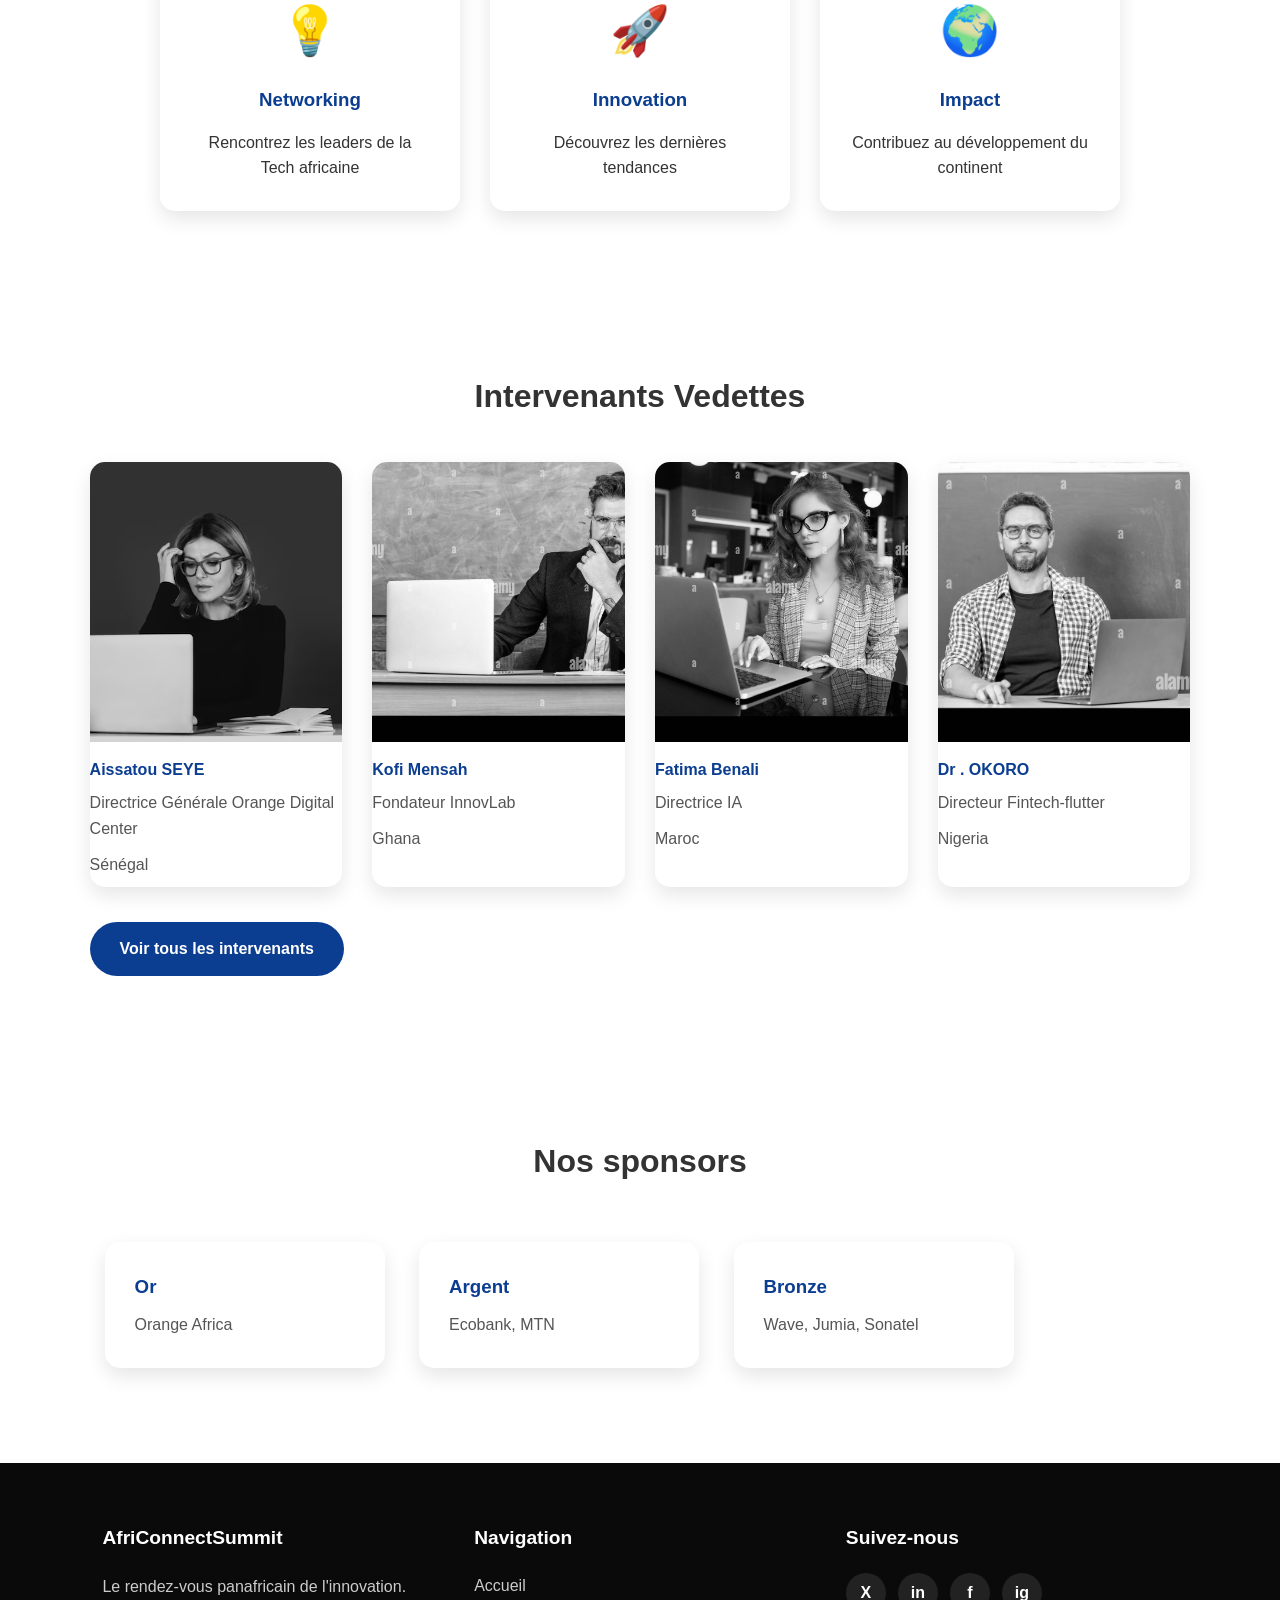
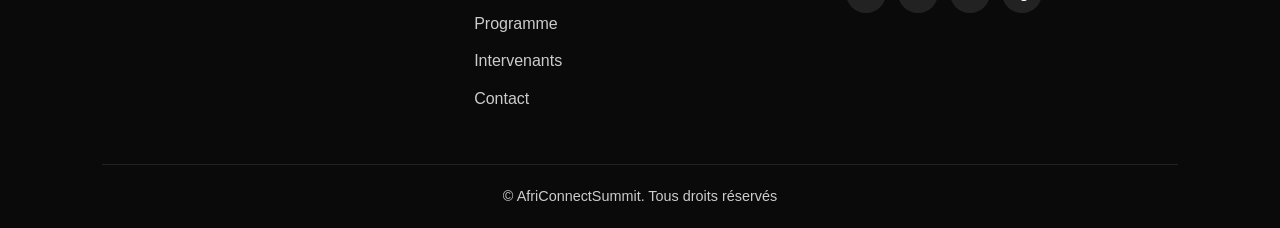
==== commit ae21931a: "JS:Dark mode avec localstorage, navbar dynamique au scroll" ====
--- a/index.html
+++ b/index.html
@@ -9,7 +9,8 @@
 <body>
     <!--- NAVBAR--->
     <header class="navbar">
-        <div class="logo">AfriConnectSummit 2026</div>
+        
+       <div class="logo">🌍 AfriConnectSummit 2026</div>
         <nav>
 <ul class="nav-links">
      <li><a href="index.html">Accueil</a>
@@ -23,7 +24,7 @@
 </ul>
         </nav>
          <button id="theme-toggle" class="btn btn-outline-secondary btn-sm">
-                            <i class="bi bi-moon"></i>
+                            <i class="bi bi-moon">🌙</i>
          </button>
         <div class="hamburger" id="hamburger">
             <span></span>
@@ -151,48 +152,41 @@
     </main>
 <!-- FOOTER----->
  <footer>
-    <div class="footer-container">
-        <div class="footer-col">
-    
-        <h4>AfriConnectSummit</h4>
-        <p>Le rendez-vous panafricain de l'innovation.</p>
+        <div class="container footer-container">
+            <div class="footer-col">
+                <h4>AfriConnectSummit</h4>
+                <p>Le rendez-vous panafricain de l'innovation.</p>
+            </div>
+            <div class="footer-col">
+                <h4>Navigation</h4>
+                <ul>
+                    <li><a href="index.html">Accueil</a></li>
+                    <li><a href="programme.html">Programme</a></li>
+                    <li><a href="intervenants.html">Intervenants</a></li>
+                    <li><a href="contact.html">Contact</a></li>
+                </ul>
+            </div>
+            <div class="footer-col">
+                <h4>Suivez-nous</h4>
+                <div class="social-icons">
+                    <a href="#" aria-label="X">X</a>
+                    <a href="#" aria-label="Linkedin">in</a>
+                    <a href="#" aria-label="Facebook">f</a>
+                    <a href="#" aria-label="Instagram">ig</a>
+                </div>
+            </div>
         </div>
-   
-        <div>
-        <h4>Navigation</h4>
-        <ul>
-             <li><a href="index.html">Accueil</a>
-</li>
-  <li><a href="programme.html">Programme</a>
-</li>
-  <li><a href="intervenants.html">Intervenants</a>
-</li>
-  <li><a href="contact.html">Contact</a>
-</li>
-</ul>
+        <div class="footer-bottom">
+            <p>© <span id="year"></span> AfriConnectSummit. Tous droits réservés</p>
+           
+    <button id="back-to-top" class="btn btn-primary" aria-label="Retour en haut">
+        <i class="bi bi-arrow-up">↑</i>
+    </button>
+        </div>
+    </footer>
 
-    <div class="footer-col" >
-    <h4>Suivez-nous</h4>
-
-    <div class="social-icons">
-        <h4>Réseaux sociaux</h4>
-        <a href="#" aria-label="Twitter/X" >X</a>
-        <a href="#" aria-label="Linkedin">li</a>
-        <a href="#" aria-label="Facebokk">f</a>
-        <a href="#" aria-label="Instagram">in</a>
-        <a href="#" aria-label="Youtube">Youtube</a>
-    </div>
-     </div>
-      <div class="footer-bottom">
-
-    <button id="back-to-top"></button>
-    <p>© <span id="year"></span>AfriConnectSummit.Tous droits réservés</p>
-     </div>
-   <button id="back-to-top" class="btn btn-primary" aria-label="Retour en haut">
-        <i class="bi bi-arrow-up"></i>
-    </button>
- </footer>
-  <script src="js/main.js"></script>
+    <script src="js/main.js"></script>
 </body>
 </html>
 
+
--- a/css/style.css
+++ b/css/style.css
@@ -1,5 +1,10 @@
 <!--VARIABLES-->
+
 :root{
+    --bg: #f4f4f4;
+    --text: #222;
+    --card-bg: #ffffff;
+    --navbar-bg: #0b3d91;
     --primary:#0b3d91;
     --secondary:#2563eb;
     --accent:#f59e0b;
@@ -7,6 +12,13 @@
     --white:white;
 }
 
+[data-theme="dark"]{
+    --bg: #121212;
+    --text: #e5e5e5;
+    --card-bg: #1e1e1e;
+    --navbar-bg: #0a0a0a;
+}
+
 /* ===========================
    RESET
 =========================== */
@@ -75,6 +87,7 @@
 .logo{
     font-size:28px;
     font-weight:bold;
+    
 }
 
 .nav-links{
@@ -124,7 +137,9 @@
 
     background:
     linear-gradient(rgba(0,0,0,.65),rgba(0,0,0,.65)),
-    linear-gradient(135deg,#0b3d91,#2563eb);
+    url('../images/WhatsApp\ Image\ 2026-06-11\ at\ 18.39.56\ fond\ noir.jpeg');
+    background-size:cover;
+    background-position:center;
 }
 
 .hero h1{
@@ -994,3 +1009,181 @@
     display:flex;
 }
 }
+
+/* ===========================
+   DARK MODE
+=========================== */
+
+body {
+    transition: background .3s, color .3s;
+}
+
+[data-theme="dark"] body{
+    background:#121212;
+    color:#e5e5e5;
+}
+
+[data-theme="dark"] .navbar{
+    background:#0a0a0a;
+}
+
+[data-theme="dark"] h1,
+[data-theme="dark"] h2,
+[data-theme="dark"] h3,
+[data-theme="dark"] h4{
+    color:#e5e5e5;
+}
+
+[data-theme="dark"] .stats,
+[data-theme="dark"] .stat,
+[data-theme="dark"] .card,
+[data-theme="dark"] .speaker-card,
+[data-theme="dark"] .sponsors article,
+[data-theme="dark"] .intervenant-card,
+[data-theme="dark"] .tab-content,
+[data-theme="dark"] .thematique,
+[data-theme="dark"] .info-col,
+[data-theme="dark"] .faq details{
+    background:#1e1e1e;
+    color:#e5e5e5;
+}
+
+[data-theme="dark"] .sponsors{
+    background:#181818;
+}
+
+[data-theme="dark"] #countdown div{
+    background:#1e1e1e;
+}
+
+[data-theme="dark"] #countdown span{
+    color:#f59e0b;
+}
+
+[data-theme="dark"] #countdown div p{
+    color:#e5e5e5;
+}
+
+[data-theme="dark"] .counter,
+[data-theme="dark"] .card h3,
+[data-theme="dark"] .speaker-card h4,
+[data-theme="dark"] .intervenant-card h3,
+[data-theme="dark"] .sponsors h3,
+[data-theme="dark"] .thematique h3,
+[data-theme="dark"] .tab-content h3,
+[data-theme="dark"] .info-col h3{
+    color:#f59e0b;
+}
+
+[data-theme="dark"] .speaker-card p,
+[data-theme="dark"] .sponsors p,
+[data-theme="dark"] .thematique p,
+[data-theme="dark"] .pays{
+    color:#aaa;
+}
+
+[data-theme="dark"] .filtre-btn,
+[data-theme="dark"] .tab-btn{
+    background:#2a2a2a;
+    color:#e5e5e5;
+}
+
+[data-theme="dark"] .filtre-btn.active,
+[data-theme="dark"] .tab-btn.active,
+[data-theme="dark"] .filtre-btn:hover,
+[data-theme="dark"] .tab-btn:hover{
+    background:#f59e0b;
+    color:#121212;
+}
+
+[data-theme="dark"] table th{
+    background:#0a0a0a;
+}
+
+[data-theme="dark"] table td{
+    border-bottom:1px solid #333;
+}
+
+[data-theme="dark"] table tr:nth-child(even){
+    background:#1a1a1a;
+}
+
+[data-theme="dark"] table tr:hover{
+    background:#2a2a2a;
+}
+
+[data-theme="dark"] .form-group label{
+    color:#e5e5e5;
+}
+
+[data-theme="dark"] .form-group input,
+[data-theme="dark"] .form-group select,
+[data-theme="dark"] .form-group textarea{
+    background:#1e1e1e;
+    color:#e5e5e5;
+    border-color:#444;
+}
+
+[data-theme="dark"] .faq summary{
+    color:#f59e0b;
+}
+
+[data-theme="dark"] .faq details p{
+    color:#ccc;
+}
+
+[data-theme="dark"] #theme-toggle{
+    background:#1e1e1e;
+    color:#f59e0b;
+}
+/* ===========================
+   BOUTON RETOUR EN HAUT
+=========================== */
+
+#back-to-top{
+    position:fixed;
+    bottom:30px;
+    right:30px;
+
+    width:50px;
+    height:50px;
+
+    background:#f59e0b;
+    color:white;
+
+    border:none;
+    border-radius:50%;
+
+    font-size:22px;
+    cursor:pointer;
+
+    box-shadow:0 8px 20px rgba(0,0,0,.2);
+
+    opacity:0;
+    visibility:hidden;
+    transform:translateY(20px);
+    transition:all .3s ease;
+
+    z-index:999;
+}
+
+#back-to-top.visible{
+    opacity:1;
+    visibility:visible;
+    transform:translateY(0);
+}
+
+#back-to-top:hover{
+    background:#d97706;
+}
+
+/* ANIMATION APPARITION AU SCROLL */
+.fade-in {
+    opacity: 0;
+    transform: translateY(40px);
+    transition: opacity 0.8s ease-out, transform 0.8s ease-out;
+}
+.fade-in.show {
+    opacity: 1;
+    transform: translateY(0);
+}
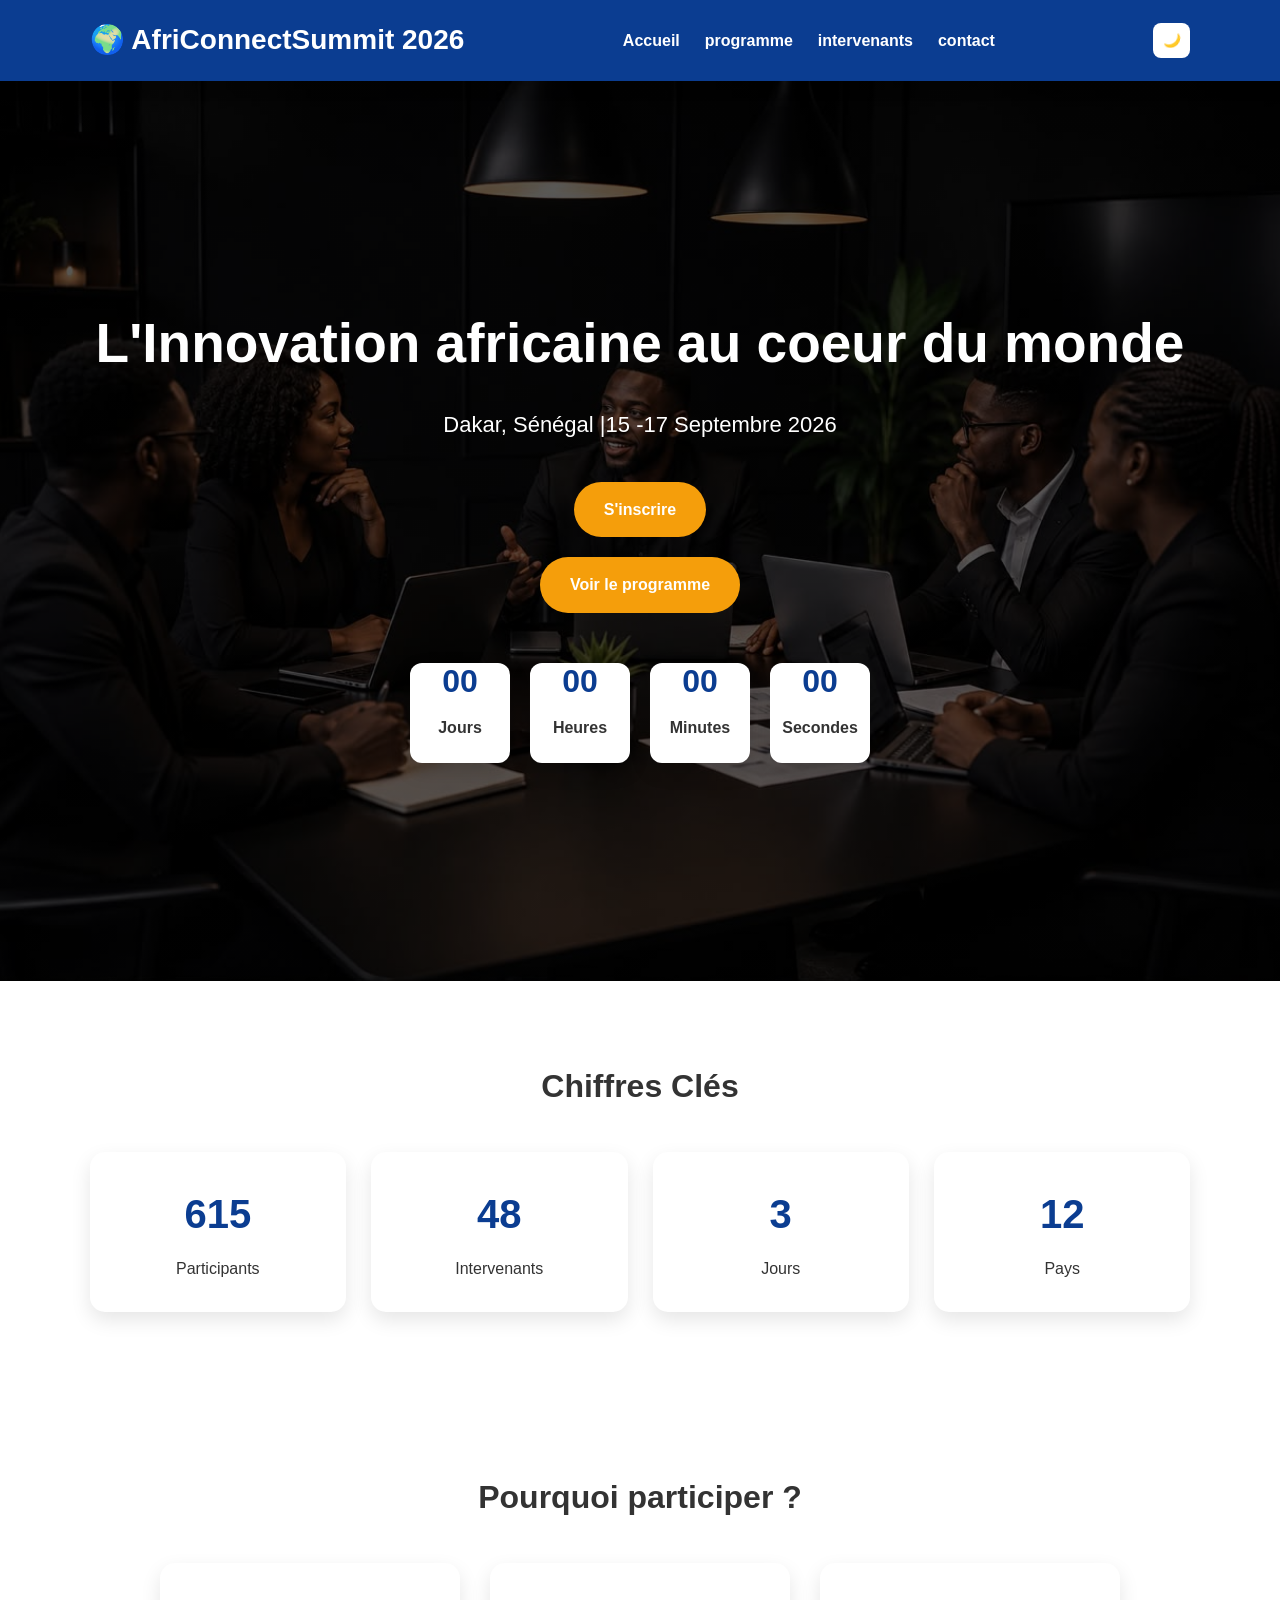
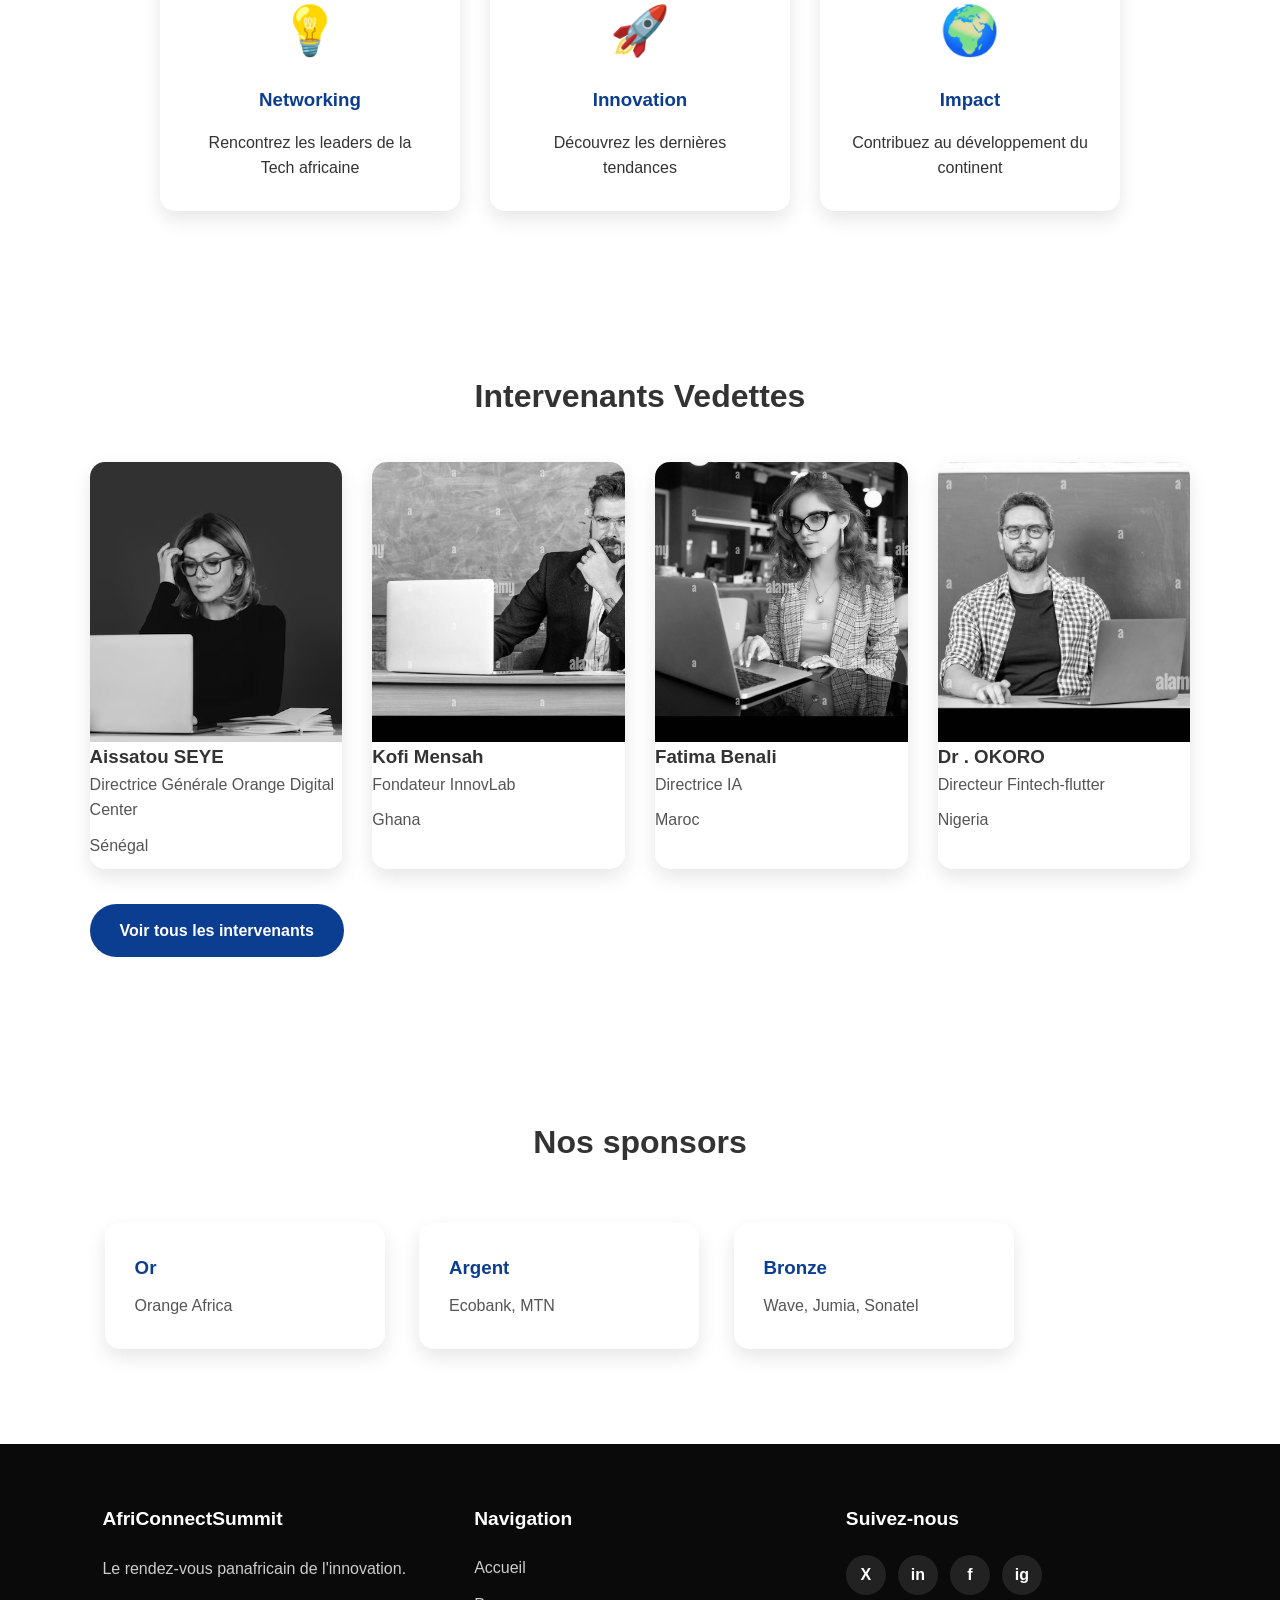
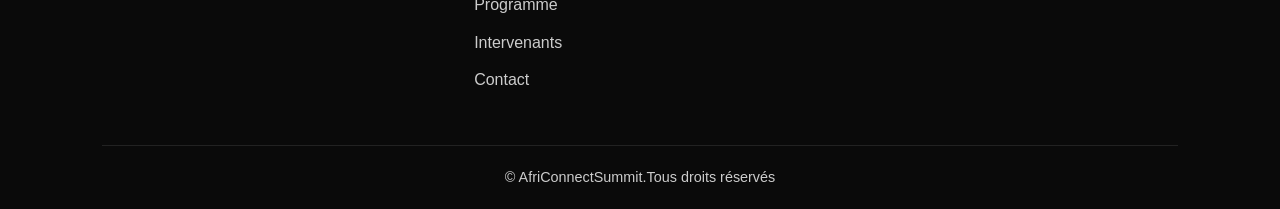
==== commit 2a5d150c: "Finalistion : Corrections responsive, optimisation du code et commentaires" ====
--- a/index.html
+++ b/index.html
@@ -7,7 +7,7 @@
     <link rel="stylesheet" href="css/style.css">
 </head>
 <body>
-    <!--- NAVBAR--->
+    <!-- NAVBAR -->
     <header class="navbar">
         
        <div class="logo">🌍 AfriConnectSummit 2026</div>
@@ -33,7 +33,7 @@
         </div>
     </header>
     <main>
-        <!---HERO-->
+        <!-- HERO -->
 <section class="hero">
     <h1>L'Innovation africaine au coeur du monde</h1>
     <p>Dakar, Sénégal |15 -17 Septembre 2026</p>
@@ -97,6 +97,7 @@
                     <p>Contribuez au développement du continent</p>
             </article>
             </div>
+            </div>
         </section>
 
         <!-- SECTION INTERVENANTS VEDETTES -->
@@ -105,27 +106,27 @@
             <div class="speaker-grid">
             <article class="speaker-card">
                     <img src="images/pretty-young-high-school-college-teacher-chalkboard-young-caucasian-female-teacher-portrai_265223-93072.avif" alt="Aissatou SEYE" width="350">
-                    <h4>Aissatou SEYE</h4>
+                    <h3>Aissatou SEYE</h3>
                     <p>Directrice Générale Orange Digital Center</p>
                     <p>Sénégal</p>
                     </article>
                
                      <article class="speaker-card">
                     <img src="images/i-am-your-new-teacher-teacher-bearded-hipster-with-eyeglasses-sit-in-classroom-chalkboard-background-school-teacher-ready-to-start-lesson-teacher-sit-at-desk-with-la.jpg" alt="Kofi Mensah" width="350">
-                    <h4>Kofi Mensah</h4>
+                    <h3>Kofi Mensah</h3>
                     <p>Fondateur InnovLab</p>
                     <p>Ghana</p>
                     </article>
                 <article class="speaker-card">
                     <img src="images/portrait-of-confident-young-businesswoman-in-smart-casual-wear-working-on-laptop-in-a-coffee-shop-interior-2BWinformatiqueH754.jpg" alt="Fatima Benali" width="350">
-                    <h4>Fatima Benali</h4>
+                    <h3>Fatima Benali</h3>
                     <p>Directrice IA</p>
                     <p>Maroc</p>
                     </article>
                
                      <article class="speaker-card">
                     <img src="images/astouuu.jpg" alt="Dr .OKORO" width="350">
-                    <h4>Dr . OKORO</h4>
+                    <h3>Dr . OKORO</h3>
                     <p>Directeur Fintech-flutter</p>
                     <p>Nigeria</p>
                     </article>
@@ -150,7 +151,7 @@
       </article>
     </section>
     </main>
-<!-- FOOTER----->
+<!-- FOOTER -->
  <footer>
         <div class="container footer-container">
             <div class="footer-col">
@@ -177,7 +178,7 @@
             </div>
         </div>
         <div class="footer-bottom">
-            <p>© <span id="year"></span> AfriConnectSummit. Tous droits réservés</p>
+            <p>© <span id="year"></span> AfriConnectSummit.Tous droits réservés</p>
            
     <button id="back-to-top" class="btn btn-primary" aria-label="Retour en haut">
         <i class="bi bi-arrow-up">↑</i>
--- a/css/style.css
+++ b/css/style.css
@@ -1186,4 +1186,25 @@
 .fade-in.show {
     opacity: 1;
     transform: translateY(0);
-}+}
+.form-message{
+    display: none;
+    padding: 15px 20px;
+    margin-bottom: 25px;
+    border-radius: 8px;
+    font-weight: 600;
+    text-align: center;
+    background: #d1fae5; /* vert clair */
+    color: #065f46;
+    border: 1px solid #10b981;
+    animation: slideDown 0.5s ease;
+}
+body.dark.form-message{
+    background: #064e3b;
+    color: #d1fae5;
+    border: 1px solid #10b981;
+}
+@keyframes slideDown{
+    from{ opacity: 0; transform: translateY(-10px); }
+    to{ opacity: 1; transform: translateY(0); }
+}
